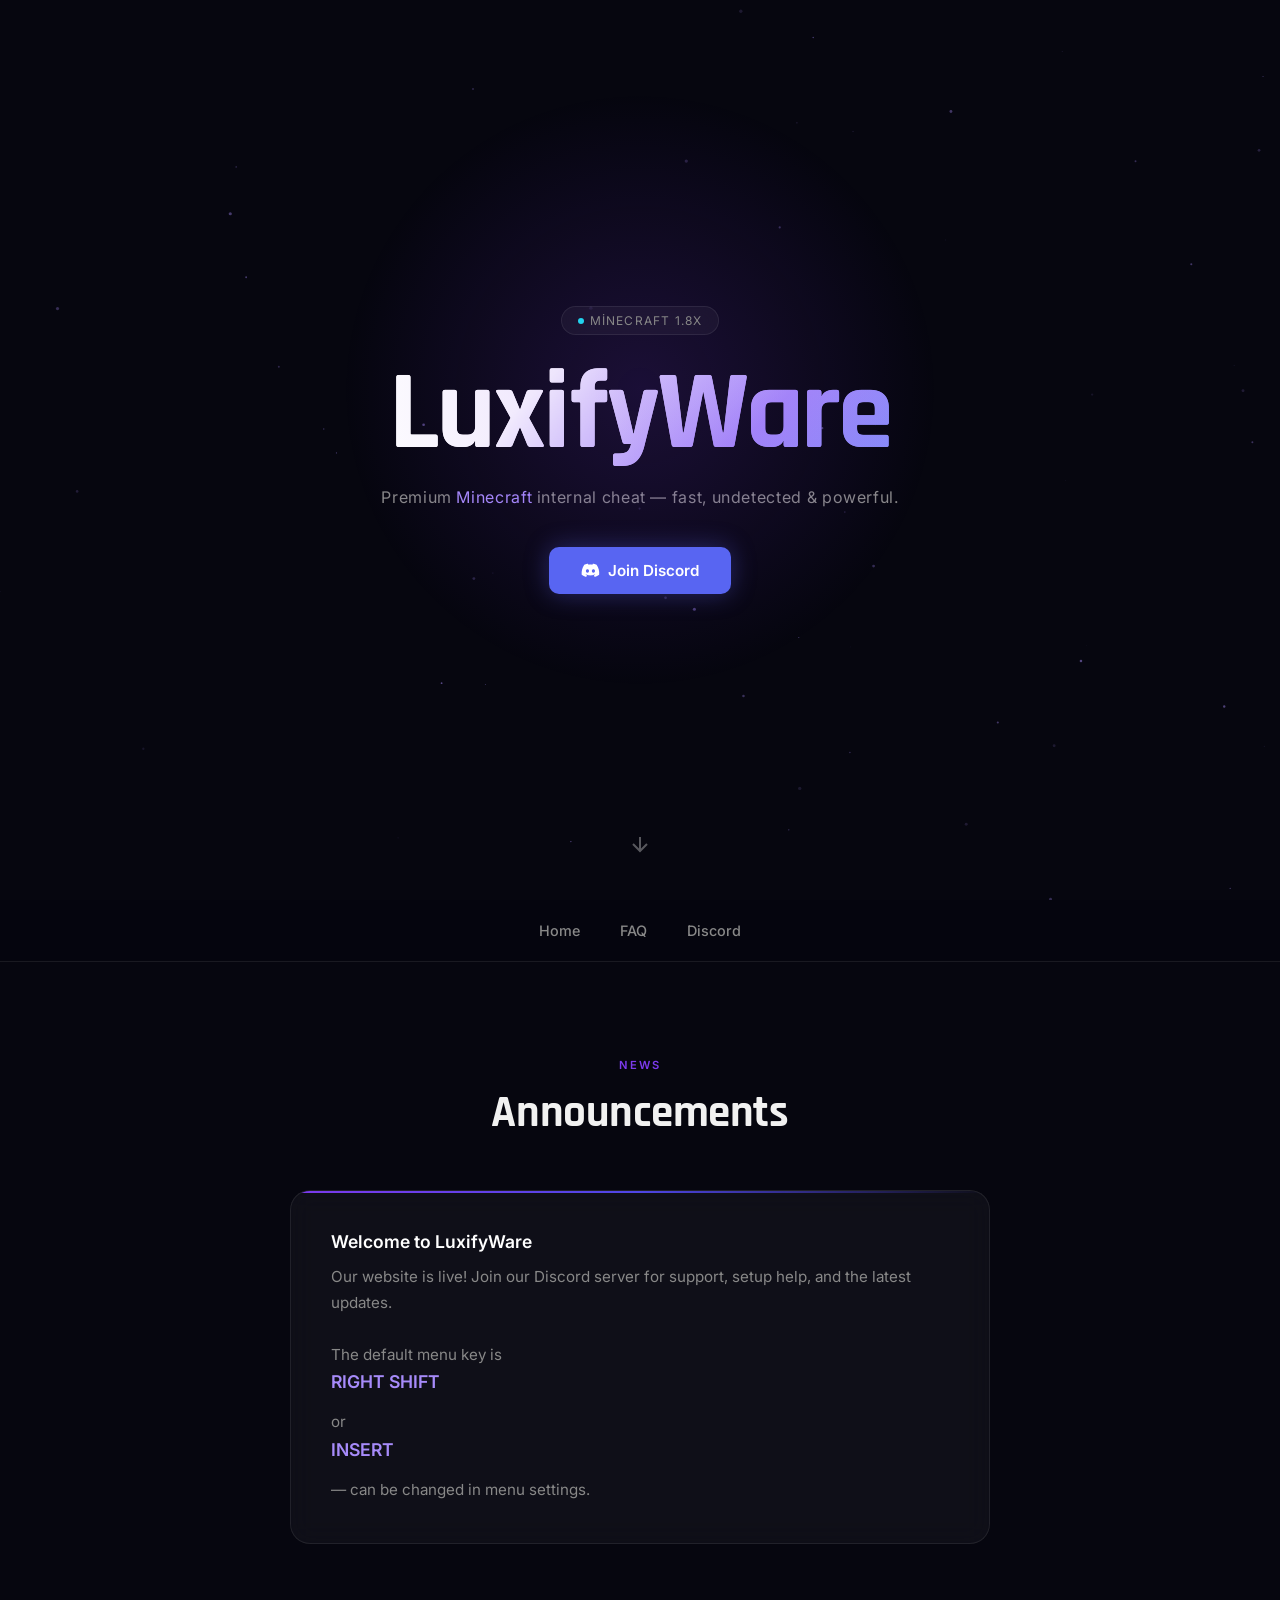
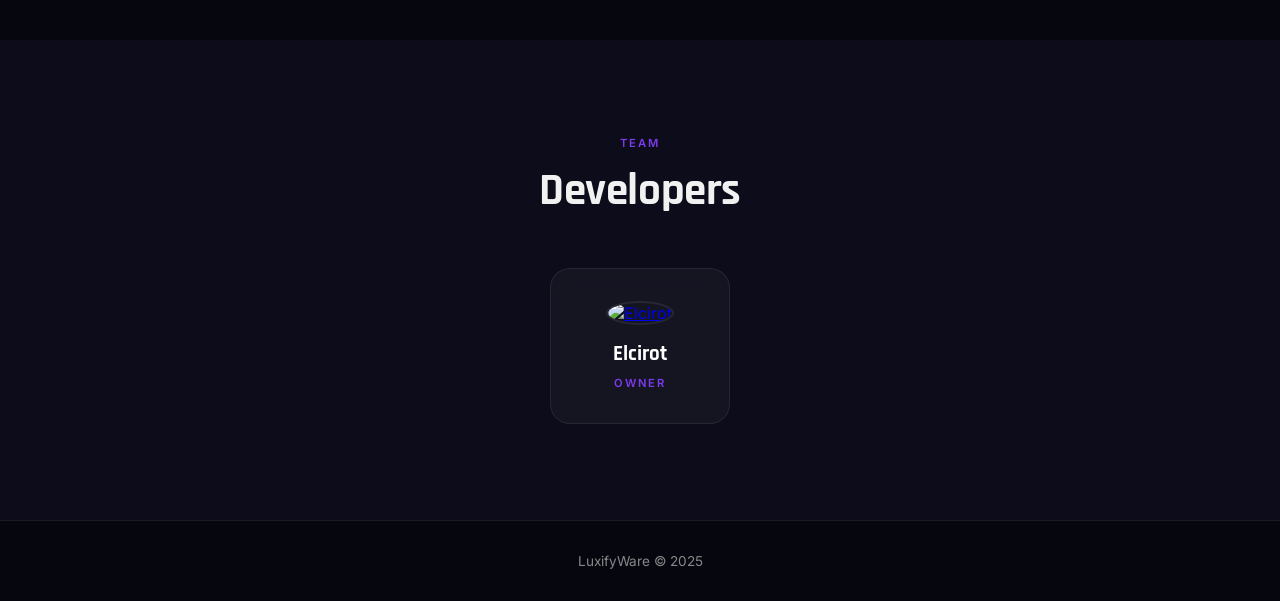
==== index.html @ 8ffef01a "Add files via upload" ====
<!DOCTYPE html>
<html lang="tr">

<head>
  <meta charset="UTF-8" />
  <title>LuxifyWare</title>
  <meta name="viewport" content="width=device-width, initial-scale=1, maximum-scale=1" />

  <!-- OG Tags -->
  <meta name="og:site_name" content="LuxifyWare">
  <meta name="og:type" content="object">
  <meta name="og:title" content="LuxifyWare">
  <meta name="og:description" content="A Minecraft 1.8x Internal Cheat.">
  <meta name="og:url" content="https://luxifyware.github.io">
  <meta name="theme-color" content="#7c3aed">

  <link rel="icon" href="">
  <link rel="shortcut icon" href="">

  <!-- Font Awesome -->
  <link rel="stylesheet" href="https://use.fontawesome.com/releases/v5.15.4/css/all.css">
  <!-- Google Fonts -->
  <link rel="preconnect" href="https://fonts.googleapis.com">
  <link rel="preconnect" href="https://fonts.gstatic.com" crossorigin>
  <link
    href="https://fonts.googleapis.com/css2?family=Rajdhani:wght@400;600;700&family=Inter:wght@300;400;500;600&display=swap"
    rel="stylesheet">
  <!-- Main CSS -->
  <link rel="stylesheet" href="resources/css/main.css">
</head>

<body>

  <!-- LOADER -->
  <div class="loader-container" id="loader">
    <div class="loader">
      <div></div>
      <div></div>
      <div></div>
      <div></div>
    </div>
  </div>

  <!-- PARTICLE CANVAS -->
  <canvas id="particles-canvas"></canvas>

  <!-- SITE -->
  <div class="site" id="site">
    <div class="content">

      <!-- HERO -->
      <header>
        <div class="hero" id="hero">
          <div class="hero-badge"><span></span>Minecraft 1.8x</div>
          <div class="hero-title">
            <a href="/">LuxifyWare</a>
          </div>
          <p class="hero-subtitle">Premium <a href="https://www.minecraft.net/">Minecraft</a> internal cheat — fast,
            undetected &amp; powerful.</p>
          <div class="hero-actions">
            <a href="https://discord.gg/ZgkA7QZBDy" class="btn btn-discord">
              <i class="fab fa-discord"></i> Join Discord
            </a>
          </div>

          <!-- Scroll hint -->
          <div class="scroll-hint">
            <svg viewBox="0 0 24 24">
              <path d="M12 5v14M5 12l7 7 7-7" />
            </svg>
          </div>
        </div>
      </header>

      <!-- NAV -->
      <nav class="navbar" id="Navigation">
        <div class="nav-inner">
          <a href="/">Home</a>
          <a href="/Discord">FAQ</a>
          <a href="/Discord">Discord</a>
        </div>
      </nav>

      <!-- ANNOUNCEMENTS -->
      <section class="section-dark" id="announcements-section">
        <span class="section-label">News</span>
        <h2 class="section-title">Announcements</h2>
        <div class="announcement-card">
          <strong>Welcome to LuxifyWare</strong>
          <p>
            Our website is live! Join our Discord server for support, setup help, and the latest updates.<br><br>
            The default menu key is <strong style="color:#a78bfa;text-transform:none;">RIGHT SHIFT</strong> or <strong
              style="color:#a78bfa;text-transform:none;">INSERT</strong> — can be changed in menu settings.
          </p>
        </div>
      </section>

      <!-- DEVELOPERS -->
      <section class="section-alt">
        <span class="section-label">Team</span>
        <h2 class="section-title">Developers</h2>
        <div class="dev-grid">
          <div class="dev-card">
            <a href="https://www.youtube.com/@elcirot">
              <img alt="Elcirot" title="Elcirot" src="resources/images/developers/Developer.jpg">
            </a>
            <h3><a href="https://www.youtube.com/@elcirot">Elcirot</a></h3>
            <span class="role">Owner</span>
          </div>
        </div>
      </section>

      <!-- FOOTER -->
      <footer>
        <a href="/">LuxifyWare &copy; 2025</a>
      </footer>

    </div>
  </div>

  <!-- SCRIPTS -->
  <script>
    // Hide loader after load
    window.addEventListener('load', () => {
      const loader = document.getElementById('loader');
      loader.style.opacity = '0';
      loader.style.transition = 'opacity 0.5s ease';
      setTimeout(() => loader.style.display = 'none', 500);
    });

    // Minimal particle system
    const canvas = document.getElementById('particles-canvas');
    const ctx = canvas.getContext('2d');
    let particles = [];

    function resize() {
      canvas.width = window.innerWidth;
      canvas.height = window.innerHeight;
    }
    resize();
    window.addEventListener('resize', resize);

    for (let i = 0; i < 60; i++) {
      particles.push({
        x: Math.random() * window.innerWidth,
        y: Math.random() * window.innerHeight,
        r: Math.random() * 1.5 + 0.3,
        dx: (Math.random() - 0.5) * 0.3,
        dy: (Math.random() - 0.5) * 0.3,
        alpha: Math.random() * 0.4 + 0.1,
      });
    }

    function animateParticles() {
      ctx.clearRect(0, 0, canvas.width, canvas.height);
      particles.forEach(p => {
        ctx.beginPath();
        ctx.arc(p.x, p.y, p.r, 0, Math.PI * 2);
        ctx.fillStyle = `rgba(167,139,250,${p.alpha})`;
        ctx.fill();
        p.x += p.dx;
        p.y += p.dy;
        if (p.x < 0 || p.x > canvas.width) p.dx *= -1;
        if (p.y < 0 || p.y > canvas.height) p.dy *= -1;
      });
      requestAnimationFrame(animateParticles);
    }
    animateParticles();
  </script>
</body>

</html>
---- resources/css/main.css ----
@import url('https://fonts.googleapis.com/css2?family=Rajdhani:wght@400;600;700&family=Inter:wght@300;400;500;600&display=swap');

:root {
  --bg: #06060f;
  --bg2: #0c0c1a;
  --glass: rgba(255, 255, 255, 0.04);
  --glass-border: rgba(255, 255, 255, 0.08);
  --accent: #7c3aed;
  --accent2: #4f46e5;
  --accent-glow: rgba(124, 58, 237, 0.4);
  --discord: #5865F2;
  --discord-glow: rgba(88, 101, 242, 0.35);
  --text: #f1f1f1;
  --muted: #888;
}

*,
*::before,
*::after {
  box-sizing: border-box;
  margin: 0;
  padding: 0;
}

html {
  scroll-behavior: smooth;
}

body {
  background: var(--bg);
  color: var(--text);
  font-family: 'Inter', sans-serif;
  -webkit-font-smoothing: antialiased;
  width: 100%;
  overflow-x: hidden;
}

/* ─── SCROLLBAR ─────────────────────────────── */
::-webkit-scrollbar {
  width: 6px;
}

::-webkit-scrollbar-track {
  background: var(--bg2);
}

::-webkit-scrollbar-thumb {
  background: var(--accent);
  border-radius: 99px;
}

/* ─── LOADER ────────────────────────────────── */
.loader-container {
  position: fixed;
  inset: 0;
  z-index: 99999;
  background: var(--bg);
  display: flex;
  align-items: center;
  justify-content: center;
}

.loader {
  position: relative;
  width: 60px;
  height: 60px;
}

.loader div {
  box-sizing: border-box;
  position: absolute;
  width: 100%;
  height: 100%;
  border: 3px solid transparent;
  border-top-color: var(--accent);
  border-radius: 50%;
  animation: spin 1s cubic-bezier(0.55, 0.055, 0.675, 0.19) infinite;
}

.loader div:nth-child(2) {
  width: 70%;
  height: 70%;
  top: 15%;
  left: 15%;
  border-top-color: #4f46e5;
  animation-delay: -0.2s;
}

.loader div:nth-child(3) {
  width: 40%;
  height: 40%;
  top: 30%;
  left: 30%;
  border-top-color: #818cf8;
  animation-delay: -0.4s;
}

.loader div:nth-child(4) {
  display: none;
}

@keyframes spin {
  to {
    transform: rotate(360deg);
  }
}

/* ─── NOISE CANVAS (particle bg) ───────────── */
#particles-canvas {
  position: fixed;
  inset: 0;
  z-index: 0;
  pointer-events: none;
}

/* ─── CONTENT LAYER ─────────────────────────── */
.content {
  position: relative;
  z-index: 1;
}

/* ─── HERO ──────────────────────────────────── */
.hero {
  min-height: 100vh;
  display: flex;
  flex-direction: column;
  align-items: center;
  justify-content: center;
  text-align: center;
  padding: 2rem;
  position: relative;
  overflow: hidden;
}

.hero::before {
  content: '';
  position: absolute;
  width: 600px;
  height: 600px;
  border-radius: 50%;
  background: radial-gradient(circle, rgba(124, 58, 237, 0.18) 0%, transparent 70%);
  top: 50%;
  left: 50%;
  transform: translate(-50%, -60%);
  pointer-events: none;
  animation: pulse-glow 4s ease-in-out infinite;
}

@keyframes pulse-glow {

  0%,
  100% {
    opacity: 0.6;
    transform: translate(-50%, -60%) scale(1);
  }

  50% {
    opacity: 1;
    transform: translate(-50%, -60%) scale(1.15);
  }
}

.hero-badge {
  display: inline-flex;
  align-items: center;
  gap: 6px;
  background: var(--glass);
  border: 1px solid var(--glass-border);
  border-radius: 99px;
  padding: 6px 16px;
  font-size: 0.75rem;
  letter-spacing: 0.1em;
  text-transform: uppercase;
  color: var(--muted);
  margin-bottom: 1.5rem;
  backdrop-filter: blur(10px);
}

.hero-badge span {
  width: 6px;
  height: 6px;
  background: #22d3ee;
  border-radius: 50%;
  display: inline-block;
  animation: blink 1.5s ease-in-out infinite;
}

@keyframes blink {

  0%,
  100% {
    opacity: 1
  }

  50% {
    opacity: 0.2
  }
}

.hero-title {
  font-family: 'Rajdhani', sans-serif;
  font-size: clamp(3.5rem, 9vw, 7rem);
  font-weight: 700;
  line-height: 1;
  letter-spacing: -0.02em;
  background: linear-gradient(135deg, #fff 30%, #a78bfa 70%, #818cf8 100%);
  -webkit-background-clip: text;
  -webkit-text-fill-color: transparent;
  background-clip: text;
  margin-bottom: 1rem;
}

.hero-title a {
  background: linear-gradient(135deg, #fff 30%, #a78bfa 70%, #818cf8 100%);
  -webkit-background-clip: text;
  -webkit-text-fill-color: transparent;
  background-clip: text;
  text-decoration: none;
}

.hero-subtitle {
  font-size: 1rem;
  color: var(--muted);
  margin-bottom: 2.5rem;
  font-weight: 400;
  letter-spacing: 0.04em;
}

.hero-subtitle a {
  color: #a78bfa;
  text-decoration: none;
}

.hero-actions {
  display: flex;
  gap: 1rem;
  flex-wrap: wrap;
  justify-content: center;
}

.btn {
  display: inline-flex;
  align-items: center;
  gap: 8px;
  padding: 14px 32px;
  border-radius: 10px;
  font-size: 0.95rem;
  font-weight: 600;
  text-decoration: none;
  transition: all 0.25s ease;
  position: relative;
  overflow: hidden;
}

.btn::after {
  content: '';
  position: absolute;
  inset: 0;
  background: linear-gradient(135deg, rgba(255, 255, 255, 0.08), transparent);
  opacity: 0;
  transition: opacity 0.25s;
}

.btn:hover::after {
  opacity: 1;
}

.btn-discord {
  background: var(--discord);
  color: #fff;
  box-shadow: 0 0 24px var(--discord-glow);
}

.btn-discord:hover {
  box-shadow: 0 0 40px var(--discord-glow);
  transform: translateY(-2px);
}

.scroll-hint {
  position: absolute;
  bottom: 2.5rem;
  left: 50%;
  transform: translateX(-50%);
  opacity: 0.35;
  animation: bounce 2s ease-in-out infinite;
}

.scroll-hint svg {
  width: 24px;
  height: 24px;
  fill: none;
  stroke: currentColor;
  stroke-width: 2;
}

@keyframes bounce {

  0%,
  100% {
    transform: translateX(-50%) translateY(0);
  }

  50% {
    transform: translateX(-50%) translateY(6px);
  }
}

/* ─── NAV ───────────────────────────────────── */
.navbar {
  position: sticky;
  top: 0;
  z-index: 100;
  backdrop-filter: blur(20px);
  background: rgba(6, 6, 15, 0.85);
  border-bottom: 1px solid var(--glass-border);
}

.nav-inner {
  max-width: 900px;
  margin: 0 auto;
  display: flex;
  align-items: center;
  justify-content: center;
  gap: 0.5rem;
  padding: 1rem 2rem;
}

.nav-inner a {
  color: var(--muted);
  text-decoration: none;
  padding: 6px 16px;
  border-radius: 8px;
  font-size: 0.9rem;
  font-weight: 500;
  transition: all 0.2s;
}

.nav-inner a:hover {
  color: #fff;
  background: var(--glass);
}

/* ─── SECTION ────────────────────────────────── */
section {
  padding: 6rem 2rem;
  display: flex;
  flex-direction: column;
  align-items: center;
}

.section-label {
  font-size: 0.7rem;
  letter-spacing: 0.2em;
  text-transform: uppercase;
  color: var(--accent);
  margin-bottom: 0.75rem;
  font-weight: 600;
}

.section-title {
  font-family: 'Rajdhani', sans-serif;
  font-size: clamp(1.8rem, 4vw, 2.8rem);
  font-weight: 700;
  text-align: center;
  margin-bottom: 3rem;
  letter-spacing: -0.01em;
}

/* ─── ANNOUNCEMENT CARD ─────────────────────── */
.announcement-card {
  max-width: 700px;
  width: 100%;
  background: var(--glass);
  border: 1px solid var(--glass-border);
  border-radius: 20px;
  padding: 2.5rem;
  backdrop-filter: blur(12px);
  position: relative;
  overflow: hidden;
}

.announcement-card::before {
  content: '';
  position: absolute;
  top: 0;
  left: 0;
  right: 0;
  height: 2px;
  background: linear-gradient(90deg, var(--accent), var(--accent2), transparent);
}

.announcement-card strong {
  display: block;
  font-size: 1.1rem;
  font-weight: 600;
  margin-bottom: 0.75rem;
  color: #fff;
  text-transform: none;
}

.announcement-card strong::after {
  display: none;
}

.announcement-card p {
  color: var(--muted);
  line-height: 1.7;
  font-size: 0.95rem;
}

/* ─── SECTION BG ALTERNATION ────────────────── */
.section-dark {
  background: var(--bg);
}

.section-alt {
  background: var(--bg2);
}

/* ─── DEVELOPER CARD ─────────────────────────── */
.dev-grid {
  display: flex;
  gap: 1.5rem;
  flex-wrap: wrap;
  justify-content: center;
}

.dev-card {
  background: var(--glass);
  border: 1px solid var(--glass-border);
  border-radius: 20px;
  padding: 2rem 2.5rem;
  text-align: center;
  backdrop-filter: blur(12px);
  transition: all 0.3s ease;
  min-width: 180px;
}

.dev-card:hover {
  border-color: rgba(124, 58, 237, 0.35);
  box-shadow: 0 0 40px rgba(124, 58, 237, 0.12);
  transform: translateY(-4px);
}

.dev-card img {
  width: 100px;
  height: 100px;
  border-radius: 50%;
  object-fit: cover;
  margin-bottom: 1rem;
  border: 2px solid var(--glass-border);
  transition: all 0.3s;
}

.dev-card:hover img {
  border-color: var(--accent);
  box-shadow: 0 0 20px var(--accent-glow);
}

.dev-card h3 {
  font-family: 'Rajdhani', sans-serif;
  font-size: 1.3rem;
  font-weight: 700;
  margin-bottom: 0.25rem;
  line-height: normal;
}

.dev-card h3 a {
  color: #fff;
  text-decoration: none;
  transition: color 0.2s;
}

.dev-card h3 a:hover {
  color: #a78bfa;
}

.dev-card .role {
  font-size: 0.7rem;
  letter-spacing: 0.15em;
  text-transform: uppercase;
  color: var(--accent);
  font-weight: 600;
}

/* ─── FOOTER ────────────────────────────────── */
footer {
  background: var(--bg);
  border-top: 1px solid var(--glass-border);
  text-align: center;
  padding: 2rem;
  color: var(--muted);
  font-size: 0.85rem;
}

footer a {
  color: var(--muted);
  text-decoration: none;
  transition: color 0.2s;
}

footer a:hover {
  color: #a78bfa;
}

/* ─── UTILITIES ──────────────────────────────── */
.space-250px {
  margin-top: 250px;
}

.space-50px {
  margin-top: 50px;
}

.permanent-loader .site {
  display: none;
}
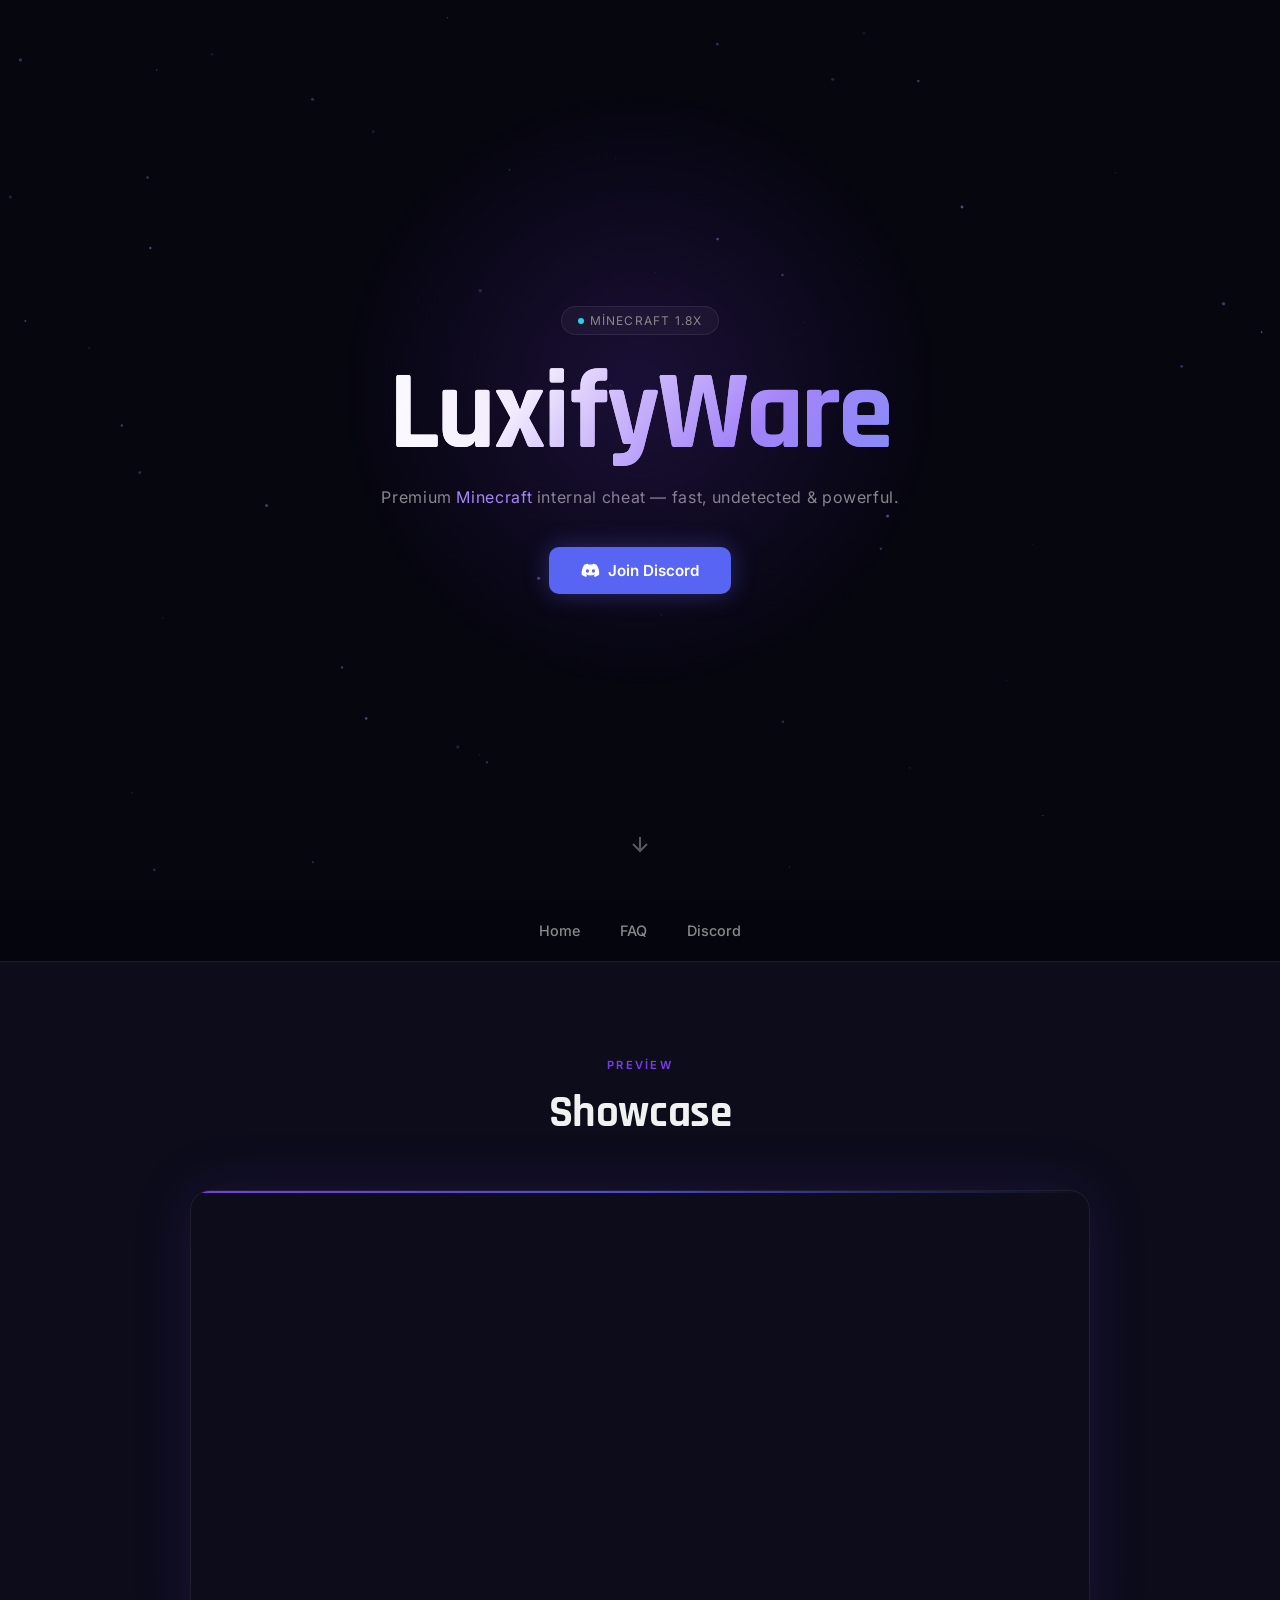
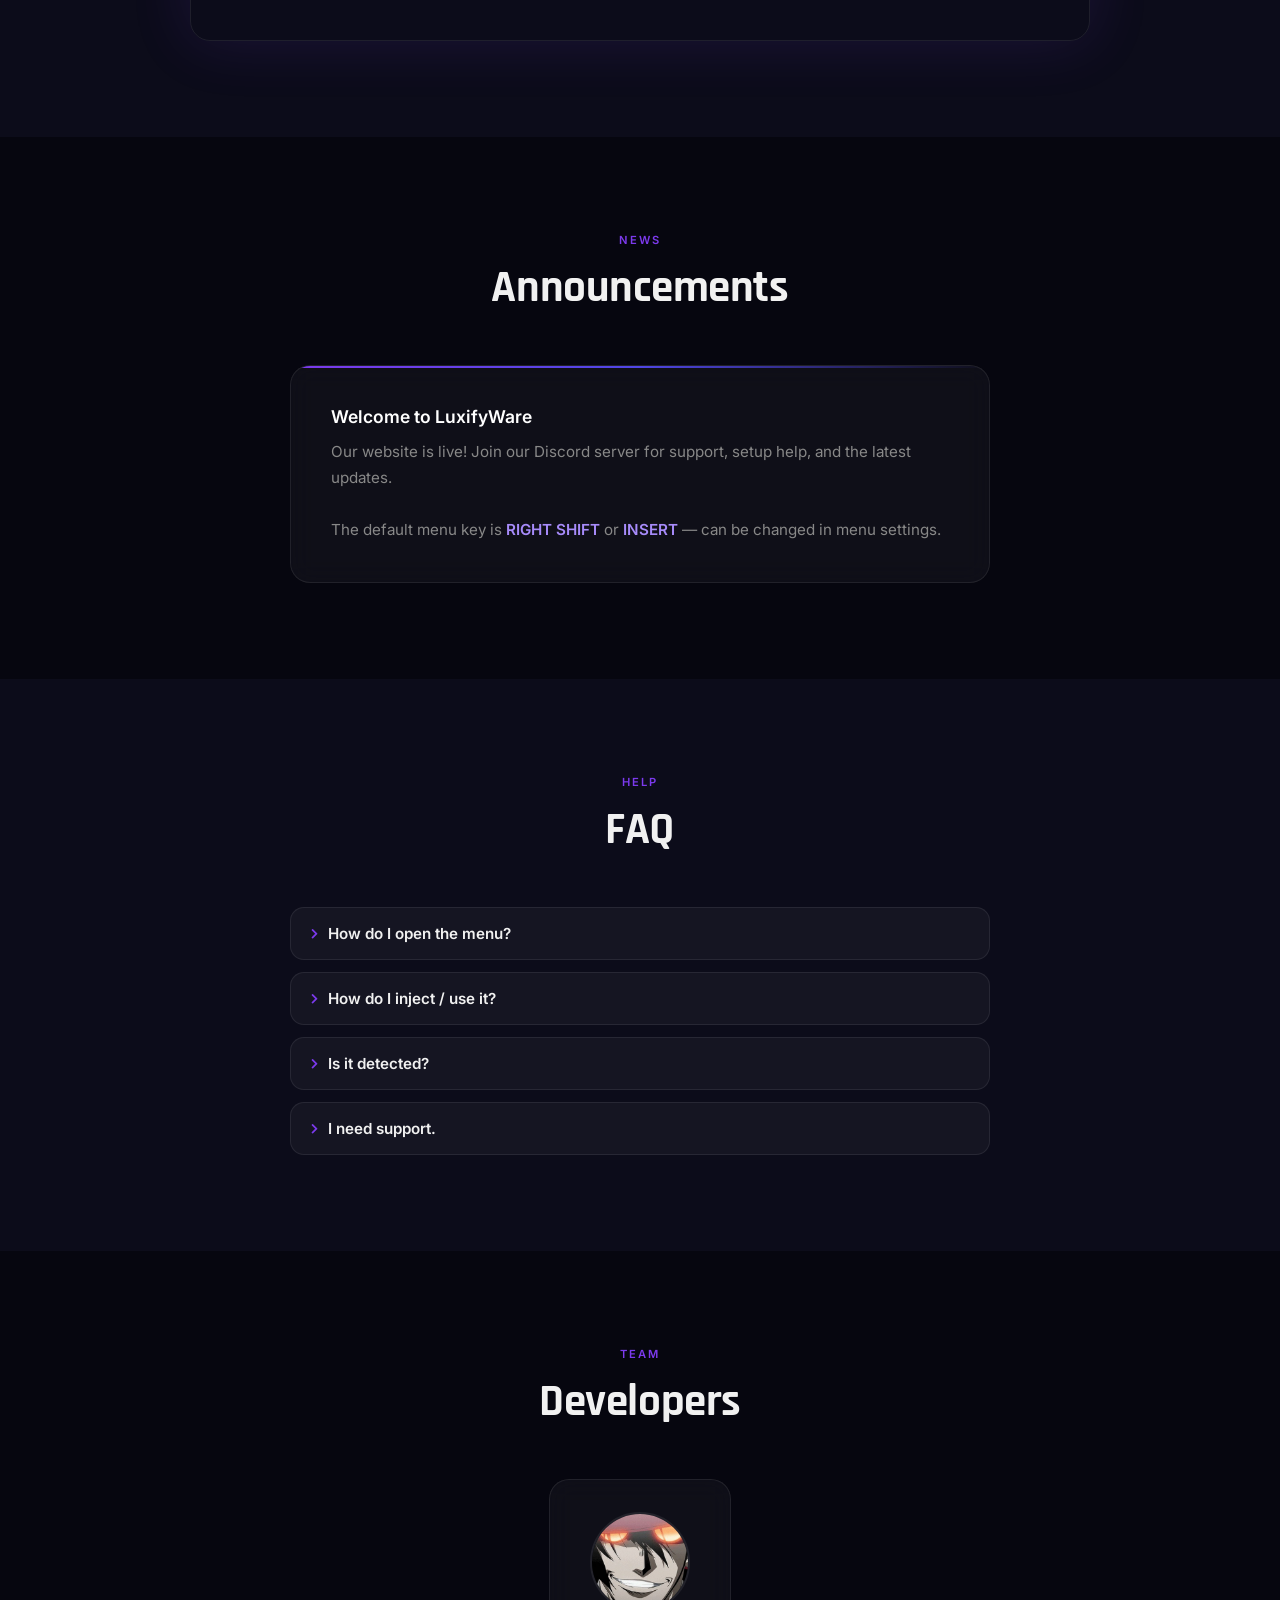
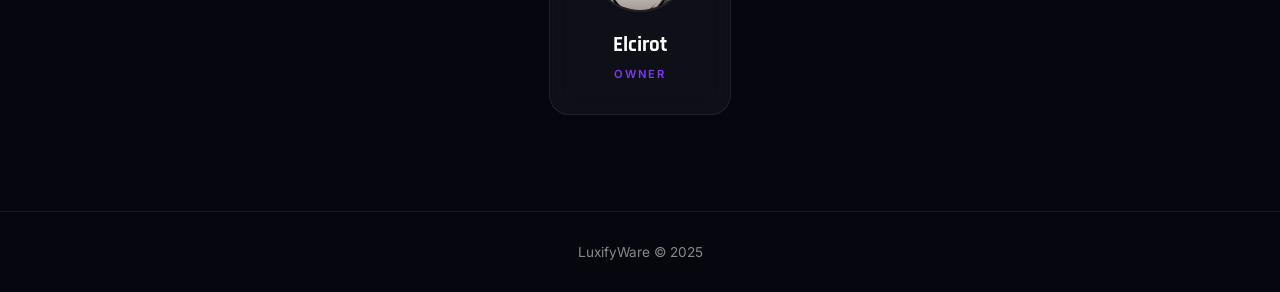
==== commit e07cb9e2: "Add files via upload" ====
--- a/index.html
+++ b/index.html
@@ -65,7 +65,7 @@
 
           <!-- Scroll hint -->
           <div class="scroll-hint">
-            <svg viewBox="0 0 24 24">
+            <svg viewBox="0 0 24 24" fill="none" stroke="currentColor" stroke-width="2">
               <path d="M12 5v14M5 12l7 7 7-7" />
             </svg>
           </div>
@@ -76,10 +76,21 @@
       <nav class="navbar" id="Navigation">
         <div class="nav-inner">
           <a href="/">Home</a>
-          <a href="/Discord">FAQ</a>
-          <a href="/Discord">Discord</a>
+          <a href="#faq">FAQ</a>
+          <a href="https://discord.gg/ZgkA7QZBDy">Discord</a>
         </div>
       </nav>
+
+      <!-- SHOWCASE VIDEO -->
+      <section class="section-alt" id="showcase-section">
+        <span class="section-label">Preview</span>
+        <h2 class="section-title">Showcase</h2>
+        <div class="showcase-wrapper">
+          <video class="showcase-video" autoplay muted loop playsinline>
+            <source src="resources/videos/showcase.mp4" type="video/mp4">
+          </video>
+        </div>
+      </section>
 
       <!-- ANNOUNCEMENTS -->
       <section class="section-dark" id="announcements-section">
@@ -89,20 +100,47 @@
           <strong>Welcome to LuxifyWare</strong>
           <p>
             Our website is live! Join our Discord server for support, setup help, and the latest updates.<br><br>
-            The default menu key is <strong style="color:#a78bfa;text-transform:none;">RIGHT SHIFT</strong> or <strong
-              style="color:#a78bfa;text-transform:none;">INSERT</strong> — can be changed in menu settings.
+            The default menu key is <span class="accent-text">RIGHT SHIFT</span> or <span
+              class="accent-text">INSERT</span> — can be changed in menu settings.
           </p>
         </div>
       </section>
 
+      <!-- FAQ -->
+      <section class="section-alt" id="faq">
+        <span class="section-label">Help</span>
+        <h2 class="section-title">FAQ</h2>
+        <div class="faq-list">
+          <div class="faq-item">
+            <div class="faq-q"><i class="fas fa-chevron-right"></i> How do I open the menu?</div>
+            <div class="faq-a">Press <span class="accent-text">RIGHT SHIFT</span> or <span
+                class="accent-text">INSERT</span> to open the in-game menu.</div>
+          </div>
+          <div class="faq-item">
+            <div class="faq-q"><i class="fas fa-chevron-right"></i> How do I inject / use it?</div>
+            <div class="faq-a">Join our <a href="https://discord.gg/ZgkA7QZBDy">Discord</a> for a detailed guide.</div>
+          </div>
+          <div class="faq-item">
+            <div class="faq-q"><i class="fas fa-chevron-right"></i> Is it detected?</div>
+            <div class="faq-a">LuxifyWare is regularly updated to stay undetected. Check Discord for the latest status.
+            </div>
+          </div>
+          <div class="faq-item">
+            <div class="faq-q"><i class="fas fa-chevron-right"></i> I need support.</div>
+            <div class="faq-a">Open our <a href="https://discord.gg/ZgkA7QZBDy">Discord server</a> and create a support
+              ticket.</div>
+          </div>
+        </div>
+      </section>
+
       <!-- DEVELOPERS -->
-      <section class="section-alt">
+      <section class="section-dark">
         <span class="section-label">Team</span>
         <h2 class="section-title">Developers</h2>
         <div class="dev-grid">
           <div class="dev-card">
             <a href="https://www.youtube.com/@elcirot">
-              <img alt="Elcirot" title="Elcirot" src="resources/images/developers/Developer.jpg">
+              <img alt="Elcirot" title="Elcirot" src="resources/images/developers/Elcirot.jpg">
             </a>
             <h3><a href="https://www.youtube.com/@elcirot">Elcirot</a></h3>
             <span class="role">Owner</span>
@@ -166,6 +204,13 @@
       requestAnimationFrame(animateParticles);
     }
     animateParticles();
+
+    // FAQ accordion toggle
+    document.querySelectorAll('.faq-item').forEach(item => {
+      item.querySelector('.faq-q').addEventListener('click', () => {
+        item.classList.toggle('open');
+      });
+    });
   </script>
 </body>
 
--- a/resources/css/main.css
+++ b/resources/css/main.css
@@ -514,4 +514,97 @@
 
 .permanent-loader .site {
   display: none;
+}
+
+.accent-text {
+  color: #a78bfa;
+  font-weight: 600;
+}
+
+/* ─── SHOWCASE VIDEO ─────────────────────────── */
+.showcase-wrapper {
+  max-width: 900px;
+  width: 100%;
+  border-radius: 20px;
+  overflow: hidden;
+  border: 1px solid var(--glass-border);
+  box-shadow: 0 0 60px rgba(124, 58, 237, 0.15);
+  position: relative;
+}
+
+.showcase-wrapper::before {
+  content: '';
+  position: absolute;
+  top: 0;
+  left: 0;
+  right: 0;
+  height: 2px;
+  background: linear-gradient(90deg, var(--accent), var(--accent2), transparent);
+  z-index: 1;
+}
+
+.showcase-video {
+  width: 100%;
+  display: block;
+  border-radius: 20px;
+}
+
+/* ─── FAQ ────────────────────────────────────── */
+.faq-list {
+  max-width: 700px;
+  width: 100%;
+  display: flex;
+  flex-direction: column;
+  gap: 0.75rem;
+}
+
+.faq-item {
+  background: var(--glass);
+  border: 1px solid var(--glass-border);
+  border-radius: 14px;
+  overflow: hidden;
+  transition: border-color 0.25s;
+}
+
+.faq-item.open {
+  border-color: rgba(124, 58, 237, 0.4);
+}
+
+.faq-q {
+  display: flex;
+  align-items: center;
+  gap: 10px;
+  padding: 1rem 1.25rem;
+  cursor: pointer;
+  font-weight: 600;
+  font-size: 0.95rem;
+  user-select: none;
+  transition: color 0.2s;
+}
+
+.faq-q i {
+  color: var(--accent);
+  font-size: 0.7rem;
+  transition: transform 0.25s;
+}
+
+.faq-item.open .faq-q i {
+  transform: rotate(90deg);
+}
+
+.faq-a {
+  display: none;
+  padding: 0 1.25rem 1rem 1.25rem;
+  color: var(--muted);
+  font-size: 0.9rem;
+  line-height: 1.6;
+}
+
+.faq-a a {
+  color: #a78bfa;
+  text-decoration: none;
+}
+
+.faq-item.open .faq-a {
+  display: block;
 }
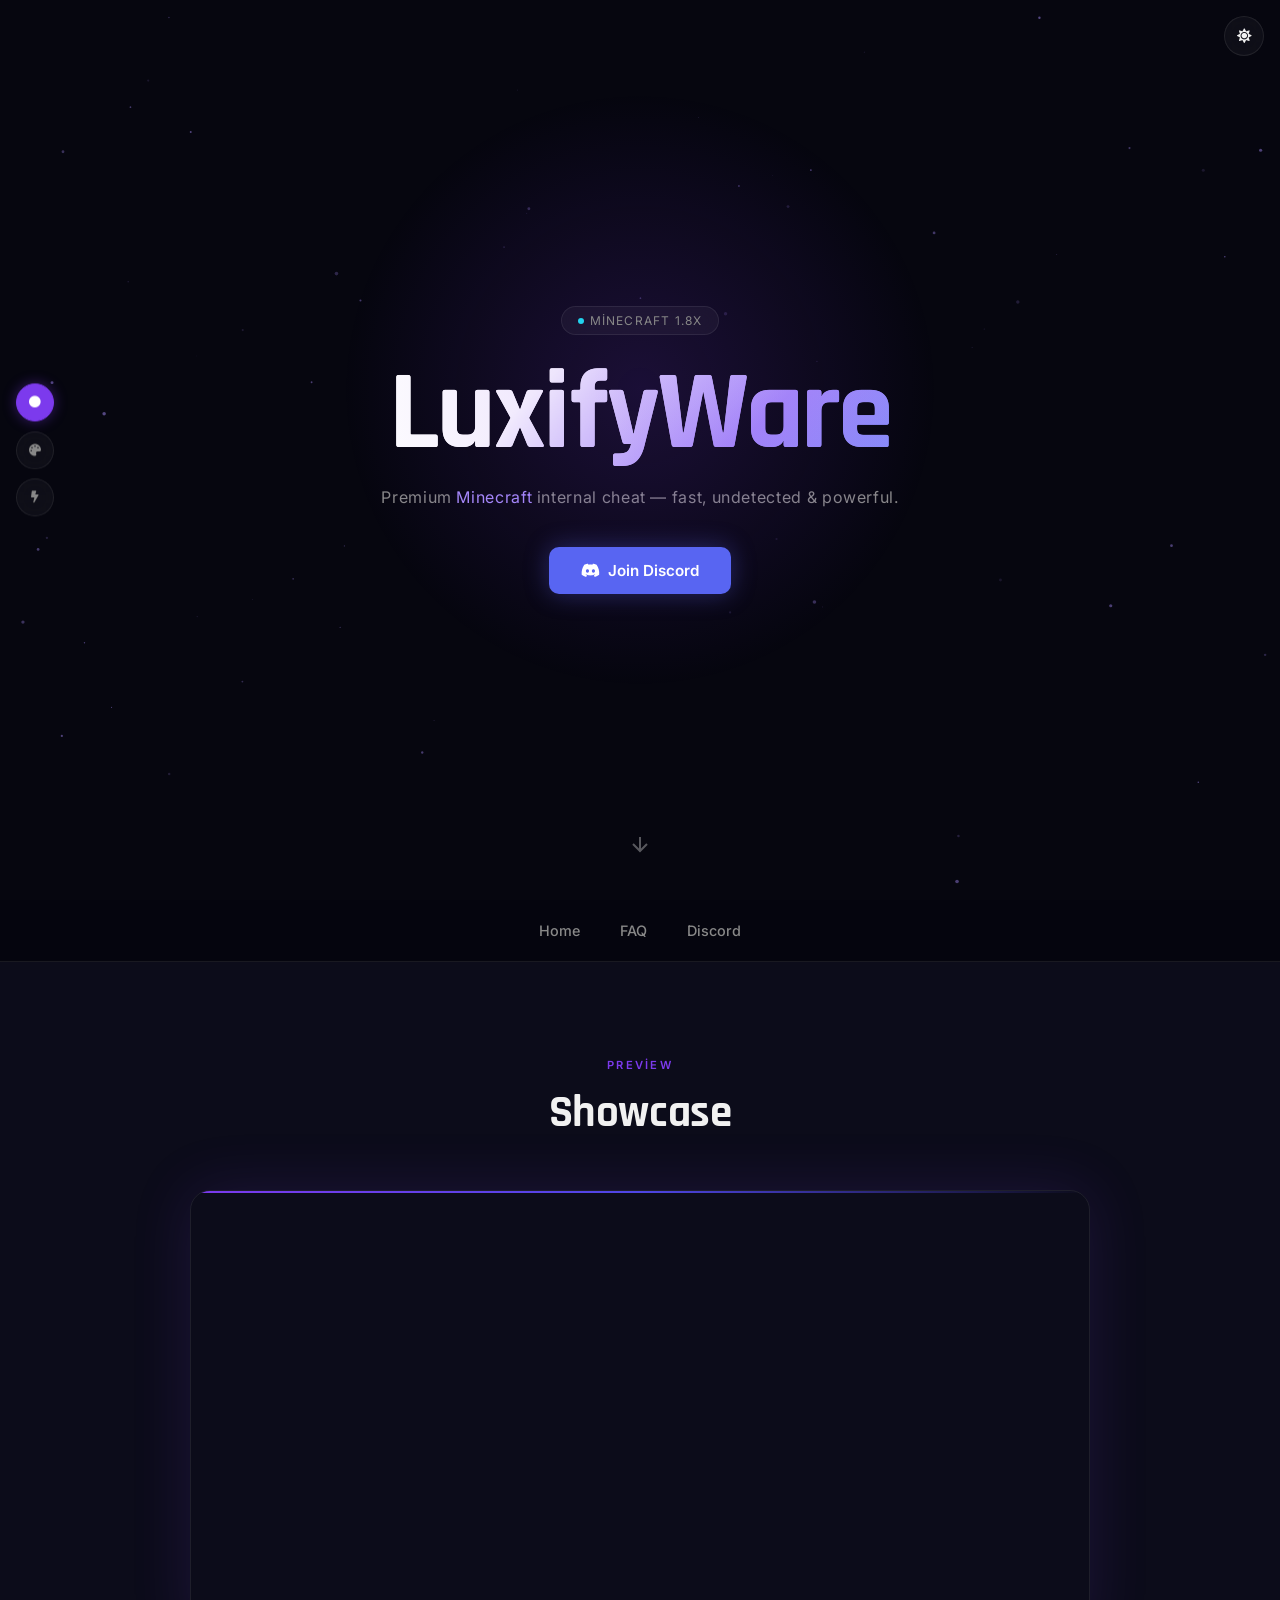
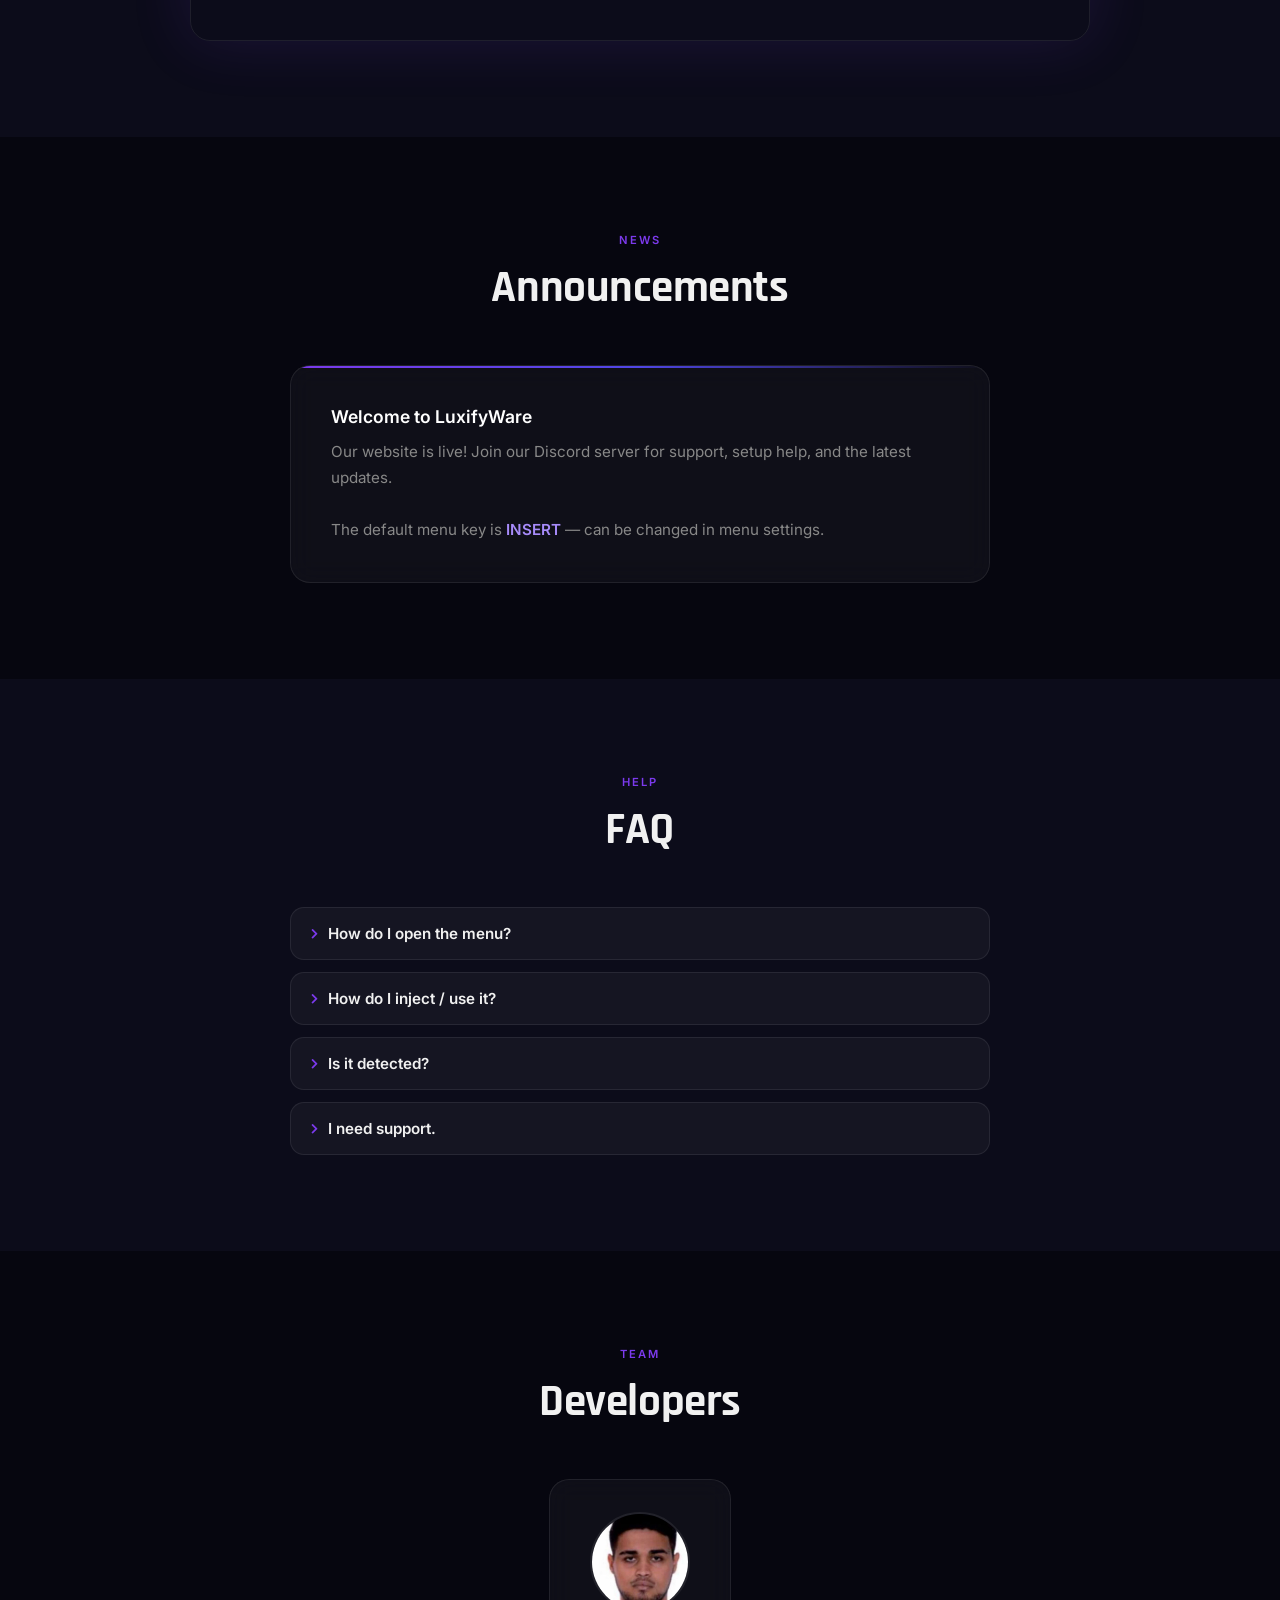
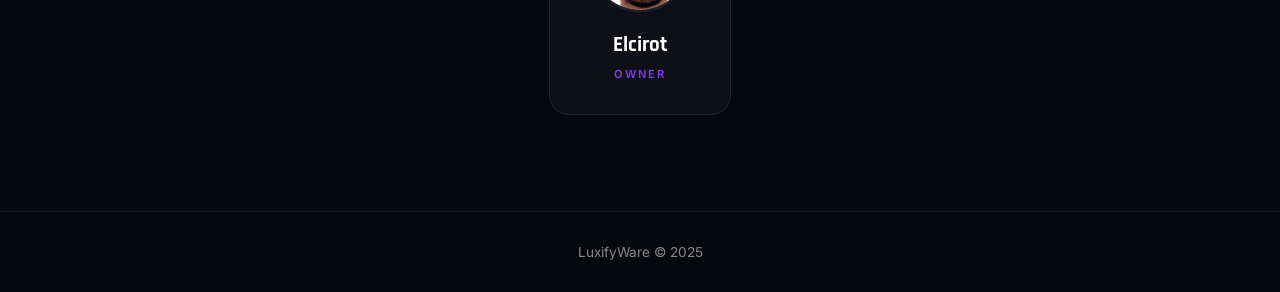
==== commit abf2c3ba: "Add files via upload" ====
--- a/index.html
+++ b/index.html
@@ -1,21 +1,36 @@
 <!DOCTYPE html>
-<html lang="tr">
+<html lang="tr" data-theme="dark">
 
 <head>
   <meta charset="UTF-8" />
-  <title>LuxifyWare</title>
+  <title>LuxifyWare — Minecraft 1.8x Internal Cheat</title>
   <meta name="viewport" content="width=device-width, initial-scale=1, maximum-scale=1" />
 
+  <!-- SEO -->
+  <meta name="description"
+    content="LuxifyWare — Minecraft 1.8x İç Hile. Son oyuncu hile, bedwars hile, pvp hile, Minecraft cheat, internal cheat.">
+  <meta name="keywords"
+    content="minecraft hile, minecraft cheat, son oyuncu hile, bedwars hile, pvp hile, internal cheat, minecraft 1.8, luxifyware, reach, killaura, aimassist">
+  <meta name="robots" content="index, follow">
+
   <!-- OG Tags -->
-  <meta name="og:site_name" content="LuxifyWare">
-  <meta name="og:type" content="object">
-  <meta name="og:title" content="LuxifyWare">
-  <meta name="og:description" content="A Minecraft 1.8x Internal Cheat.">
-  <meta name="og:url" content="https://luxifyware.github.io">
+  <meta property="og:site_name" content="LuxifyWare">
+  <meta property="og:type" content="website">
+  <meta property="og:title" content="LuxifyWare — Minecraft 1.8x Internal Cheat">
+  <meta property="og:description" content="Premium Minecraft 1.8x internal cheat. Fast, undetected & powerful.">
+  <meta property="og:url" content="https://luxifyware.github.io">
+  <meta property="og:image" content="https://luxifyware.github.io/resources/images/favicon.png">
   <meta name="theme-color" content="#7c3aed">
 
-  <link rel="icon" href="">
-  <link rel="shortcut icon" href="">
+  <!-- Twitter Card -->
+  <meta name="twitter:card" content="summary">
+  <meta name="twitter:title" content="LuxifyWare">
+  <meta name="twitter:description" content="Premium Minecraft 1.8x internal cheat.">
+
+  <!-- Favicon -->
+  <link rel="icon" type="image/png" href="resources/images/favicon.png">
+  <link rel="shortcut icon" href="resources/images/favicon.png">
+  <link rel="apple-touch-icon" href="resources/images/favicon.png">
 
   <!-- Font Awesome -->
   <link rel="stylesheet" href="https://use.fontawesome.com/releases/v5.15.4/css/all.css">
@@ -44,6 +59,24 @@
   <!-- PARTICLE CANVAS -->
   <canvas id="particles-canvas"></canvas>
 
+  <!-- THEME TOGGLE (top right) -->
+  <button class="theme-toggle" id="theme-toggle" title="Toggle theme">
+    <i class="fas fa-sun" id="theme-icon"></i>
+  </button>
+
+  <!-- TITLE MODE BUTTONS (left side) -->
+  <div class="mode-buttons" id="mode-buttons">
+    <button class="mode-btn active" data-mode="0" title="Standard">
+      <i class="fas fa-circle"></i>
+    </button>
+    <button class="mode-btn" data-mode="1" title="RGB Rainbow">
+      <i class="fas fa-palette"></i>
+    </button>
+    <button class="mode-btn" data-mode="2" title="Glitch">
+      <i class="fas fa-bolt"></i>
+    </button>
+  </div>
+
   <!-- SITE -->
   <div class="site" id="site">
     <div class="content">
@@ -52,8 +85,8 @@
       <header>
         <div class="hero" id="hero">
           <div class="hero-badge"><span></span>Minecraft 1.8x</div>
-          <div class="hero-title">
-            <a href="/">LuxifyWare</a>
+          <div class="hero-title" id="hero-title">
+            <a href="/" id="title-text">LuxifyWare</a>
           </div>
           <p class="hero-subtitle">Premium <a href="https://www.minecraft.net/">Minecraft</a> internal cheat — fast,
             undetected &amp; powerful.</p>
@@ -62,7 +95,6 @@
               <i class="fab fa-discord"></i> Join Discord
             </a>
           </div>
-
           <!-- Scroll hint -->
           <div class="scroll-hint">
             <svg viewBox="0 0 24 24" fill="none" stroke="currentColor" stroke-width="2">
@@ -100,8 +132,7 @@
           <strong>Welcome to LuxifyWare</strong>
           <p>
             Our website is live! Join our Discord server for support, setup help, and the latest updates.<br><br>
-            The default menu key is <span class="accent-text">RIGHT SHIFT</span> or <span
-              class="accent-text">INSERT</span> — can be changed in menu settings.
+            The default menu key is <span class="accent-text">INSERT</span> — can be changed in menu settings.
           </p>
         </div>
       </section>
@@ -113,12 +144,12 @@
         <div class="faq-list">
           <div class="faq-item">
             <div class="faq-q"><i class="fas fa-chevron-right"></i> How do I open the menu?</div>
-            <div class="faq-a">Press <span class="accent-text">RIGHT SHIFT</span> or <span
-                class="accent-text">INSERT</span> to open the in-game menu.</div>
+            <div class="faq-a">Press <span class="accent-text">INSERT</span> to open the in-game menu.</div>
           </div>
           <div class="faq-item">
             <div class="faq-q"><i class="fas fa-chevron-right"></i> How do I inject / use it?</div>
-            <div class="faq-a">Join our <a href="https://discord.gg/ZgkA7QZBDy">Discord</a> for a detailed guide.</div>
+            <div class="faq-a">Join our <a href="https://discord.gg/ZgkA7QZBDy">Discord</a> for a detailed setup guide.
+            </div>
           </div>
           <div class="faq-item">
             <div class="faq-q"><i class="fas fa-chevron-right"></i> Is it detected?</div>
@@ -158,7 +189,7 @@
 
   <!-- SCRIPTS -->
   <script>
-    // Hide loader after load
+    // ── LOADER ──────────────────────────────────────────
     window.addEventListener('load', () => {
       const loader = document.getElementById('loader');
       loader.style.opacity = '0';
@@ -166,10 +197,10 @@
       setTimeout(() => loader.style.display = 'none', 500);
     });
 
-    // Minimal particle system
+    // ── PARTICLES ────────────────────────────────────────
     const canvas = document.getElementById('particles-canvas');
     const ctx = canvas.getContext('2d');
-    let particles = [];
+    const particles = [];
 
     function resize() {
       canvas.width = window.innerWidth;
@@ -178,11 +209,11 @@
     resize();
     window.addEventListener('resize', resize);
 
-    for (let i = 0; i < 60; i++) {
+    for (let i = 0; i < 65; i++) {
       particles.push({
         x: Math.random() * window.innerWidth,
         y: Math.random() * window.innerHeight,
-        r: Math.random() * 1.5 + 0.3,
+        r: Math.random() * 1.6 + 0.3,
         dx: (Math.random() - 0.5) * 0.3,
         dy: (Math.random() - 0.5) * 0.3,
         alpha: Math.random() * 0.4 + 0.1,
@@ -205,12 +236,56 @@
     }
     animateParticles();
 
-    // FAQ accordion toggle
+    // ── FAQ ACCORDION ────────────────────────────────────
     document.querySelectorAll('.faq-item').forEach(item => {
       item.querySelector('.faq-q').addEventListener('click', () => {
         item.classList.toggle('open');
       });
     });
+
+    // ── THEME TOGGLE ─────────────────────────────────────
+    const html = document.documentElement;
+    const themeBtn = document.getElementById('theme-toggle');
+    const themeIcon = document.getElementById('theme-icon');
+
+    themeBtn.addEventListener('click', () => {
+      const isDark = html.getAttribute('data-theme') === 'dark';
+      html.setAttribute('data-theme', isDark ? 'light' : 'dark');
+      themeIcon.className = isDark ? 'fas fa-moon' : 'fas fa-sun';
+    });
+
+    // ── TITLE MODE BUTTONS ───────────────────────────────
+    const titleEl = document.getElementById('title-text');
+    const modeButtons = document.querySelectorAll('.mode-btn');
+    let currentMode = 0;
+
+    function applyMode(mode) {
+      titleEl.className = '';
+      titleEl.style = '';
+      if (mode === 0) {
+        // Standard: gradient
+        titleEl.classList.add('title-standard');
+      } else if (mode === 1) {
+        // RGB rainbow
+        titleEl.classList.add('title-rgb');
+      } else if (mode === 2) {
+        // Glitch
+        titleEl.classList.add('title-glitch');
+        titleEl.setAttribute('data-text', 'LuxifyWare');
+      }
+    }
+
+    modeButtons.forEach(btn => {
+      btn.addEventListener('click', () => {
+        modeButtons.forEach(b => b.classList.remove('active'));
+        btn.classList.add('active');
+        currentMode = parseInt(btn.dataset.mode);
+        applyMode(currentMode);
+      });
+    });
+
+    // Initialize with standard mode
+    applyMode(0);
   </script>
 </body>
 
--- a/resources/css/main.css
+++ b/resources/css/main.css
@@ -607,4 +607,213 @@
 
 .faq-item.open .faq-a {
   display: block;
+}
+
+/* ─── LIGHT THEME ────────────────────────────── */
+[data-theme="light"] {
+  --bg: #f4f4fb;
+  --bg2: #eaeaf5;
+  --glass: rgba(0, 0, 0, 0.04);
+  --glass-border: rgba(0, 0, 0, 0.1);
+  --text: #111118;
+  --muted: #555;
+  --accent: #6d28d9;
+  --accent2: #4338ca;
+}
+
+[data-theme="light"] body {
+  background: var(--bg);
+  color: var(--text);
+}
+
+[data-theme="light"] .navbar {
+  background: rgba(244, 244, 251, 0.9);
+  border-bottom-color: var(--glass-border);
+}
+
+[data-theme="light"] .nav-inner a:hover {
+  color: var(--accent);
+  background: rgba(109, 40, 217, 0.08);
+}
+
+[data-theme="light"] .announcement-card strong {
+  color: #111;
+}
+
+[data-theme="light"] .dev-card h3 a {
+  color: #111;
+}
+
+[data-theme="light"] footer {
+  background: var(--bg);
+  border-top-color: var(--glass-border);
+}
+
+[data-theme="light"] .loader-container {
+  background: var(--bg);
+}
+
+[data-theme="light"] .hero::before {
+  background: radial-gradient(circle, rgba(109, 40, 217, 0.1) 0%, transparent 70%);
+}
+
+[data-theme="light"] .hero-title a,
+[data-theme="light"] .title-standard {
+  background: linear-gradient(135deg, #3b0764 30%, #7c3aed 70%, #4f46e5 100%);
+  -webkit-background-clip: text;
+  -webkit-text-fill-color: transparent;
+  background-clip: text;
+}
+
+/* ─── THEME TOGGLE BUTTON ───────────────────── */
+.theme-toggle {
+  position: fixed;
+  top: 1rem;
+  right: 1rem;
+  z-index: 200;
+  background: var(--glass);
+  border: 1px solid var(--glass-border);
+  color: var(--text);
+  width: 40px;
+  height: 40px;
+  border-radius: 50%;
+  cursor: pointer;
+  display: flex;
+  align-items: center;
+  justify-content: center;
+  font-size: 0.9rem;
+  backdrop-filter: blur(12px);
+  transition: all 0.25s;
+}
+
+.theme-toggle:hover {
+  border-color: var(--accent);
+  color: var(--accent);
+  box-shadow: 0 0 12px var(--accent-glow);
+}
+
+/* ─── MODE BUTTONS (left side) ──────────────── */
+.mode-buttons {
+  position: fixed;
+  left: 1rem;
+  top: 50%;
+  transform: translateY(-50%);
+  z-index: 200;
+  display: flex;
+  flex-direction: column;
+  gap: 0.6rem;
+}
+
+.mode-btn {
+  width: 38px;
+  height: 38px;
+  border-radius: 50%;
+  border: 1px solid var(--glass-border);
+  background: var(--glass);
+  color: var(--muted);
+  cursor: pointer;
+  display: flex;
+  align-items: center;
+  justify-content: center;
+  font-size: 0.75rem;
+  backdrop-filter: blur(12px);
+  transition: all 0.25s;
+}
+
+.mode-btn:hover {
+  border-color: var(--accent);
+  color: var(--accent);
+}
+
+.mode-btn.active {
+  border-color: var(--accent);
+  background: var(--accent);
+  color: #fff;
+  box-shadow: 0 0 14px var(--accent-glow);
+}
+
+/* ─── TITLE ANIMATION MODES ──────────────────── */
+
+/* Mode 0: Standard gradient (default) */
+.title-standard {
+  background: linear-gradient(135deg, #fff 30%, #a78bfa 70%, #818cf8 100%);
+  -webkit-background-clip: text;
+  -webkit-text-fill-color: transparent;
+  background-clip: text;
+  text-decoration: none;
+}
+
+/* Mode 1: RGB Rainbow */
+.title-rgb {
+  background: linear-gradient(
+    90deg,
+    #ff0000, #ff7700, #ffff00, #00ff00,
+    #0099ff, #aa00ff, #ff0000
+  );
+  background-size: 200% auto;
+  -webkit-background-clip: text;
+  -webkit-text-fill-color: transparent;
+  background-clip: text;
+  text-decoration: none;
+  animation: rgb-shift 2.5s linear infinite;
+}
+
+@keyframes rgb-shift {
+  0%   { background-position: 0% center; }
+  100% { background-position: 200% center; }
+}
+
+/* Mode 2: Glitch */
+.title-glitch {
+  -webkit-text-fill-color: #fff;
+  text-decoration: none;
+  position: relative;
+  animation: glitch-main 3s infinite;
+}
+
+.title-glitch::before,
+.title-glitch::after {
+  content: attr(data-text);
+  position: absolute;
+  top: 0;
+  left: 0;
+  width: 100%;
+  height: 100%;
+  font-family: 'Rajdhani', sans-serif;
+  font-weight: 700;
+  font-size: inherit;
+  letter-spacing: inherit;
+}
+
+.title-glitch::before {
+  color: #ff00ff;
+  animation: glitch-1 3s infinite;
+  clip-path: polygon(0 0, 100% 0, 100% 35%, 0 35%);
+}
+
+.title-glitch::after {
+  color: #00ffff;
+  animation: glitch-2 3s infinite;
+  clip-path: polygon(0 65%, 100% 65%, 100% 100%, 0 100%);
+}
+
+@keyframes glitch-main {
+  0%, 90%, 100% { transform: translate(0); }
+  92%           { transform: translate(-3px, 1px); }
+  94%           { transform: translate(3px, -1px); }
+  96%           { transform: translate(-2px, 0); }
+}
+
+@keyframes glitch-1 {
+  0%, 90%, 100% { transform: translate(0); opacity: 0; }
+  92%           { transform: translate(-4px, 0); opacity: 0.85; }
+  94%           { transform: translate(4px, 0); opacity: 0.85; }
+  96%           { transform: translate(0); opacity: 0; }
+}
+
+@keyframes glitch-2 {
+  0%, 90%, 100% { transform: translate(0); opacity: 0; }
+  92%           { transform: translate(4px, 0); opacity: 0.85; }
+  94%           { transform: translate(-4px, 0); opacity: 0.85; }
+  96%           { transform: translate(0); opacity: 0; }
 }
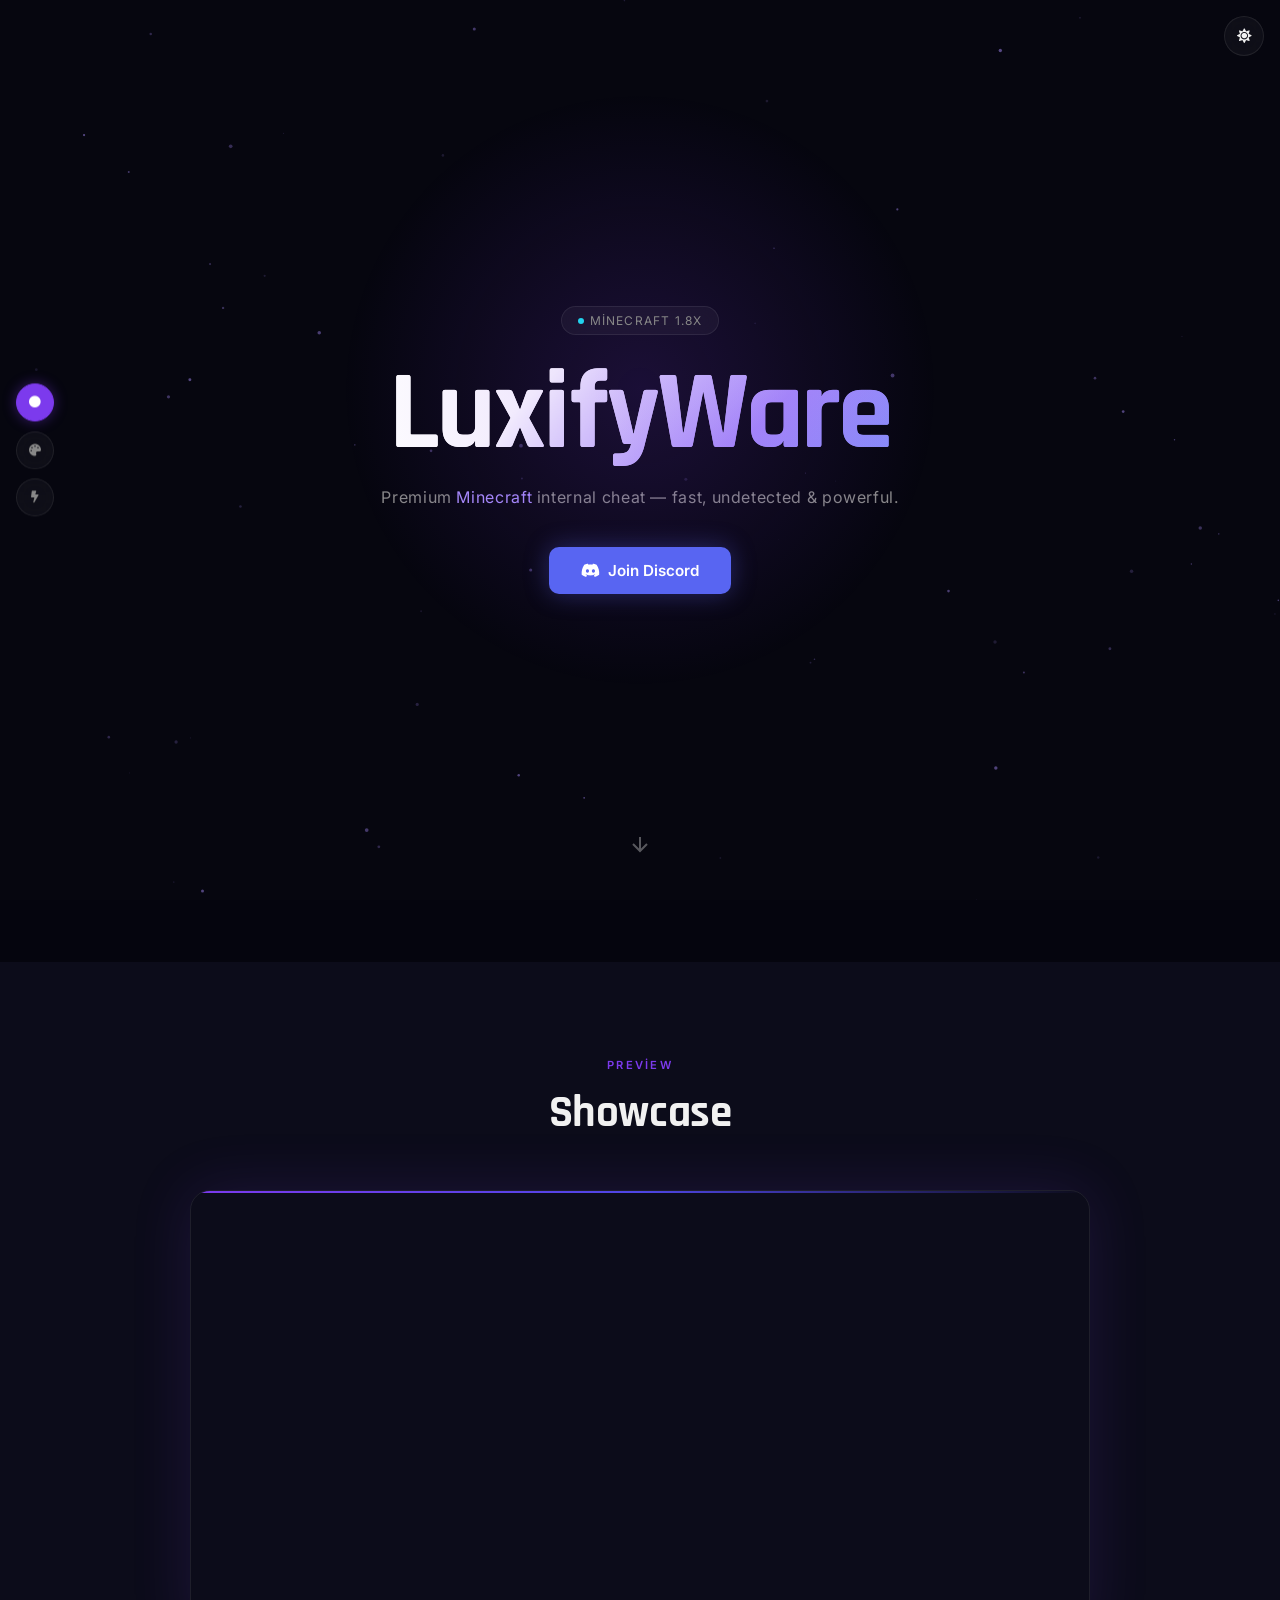
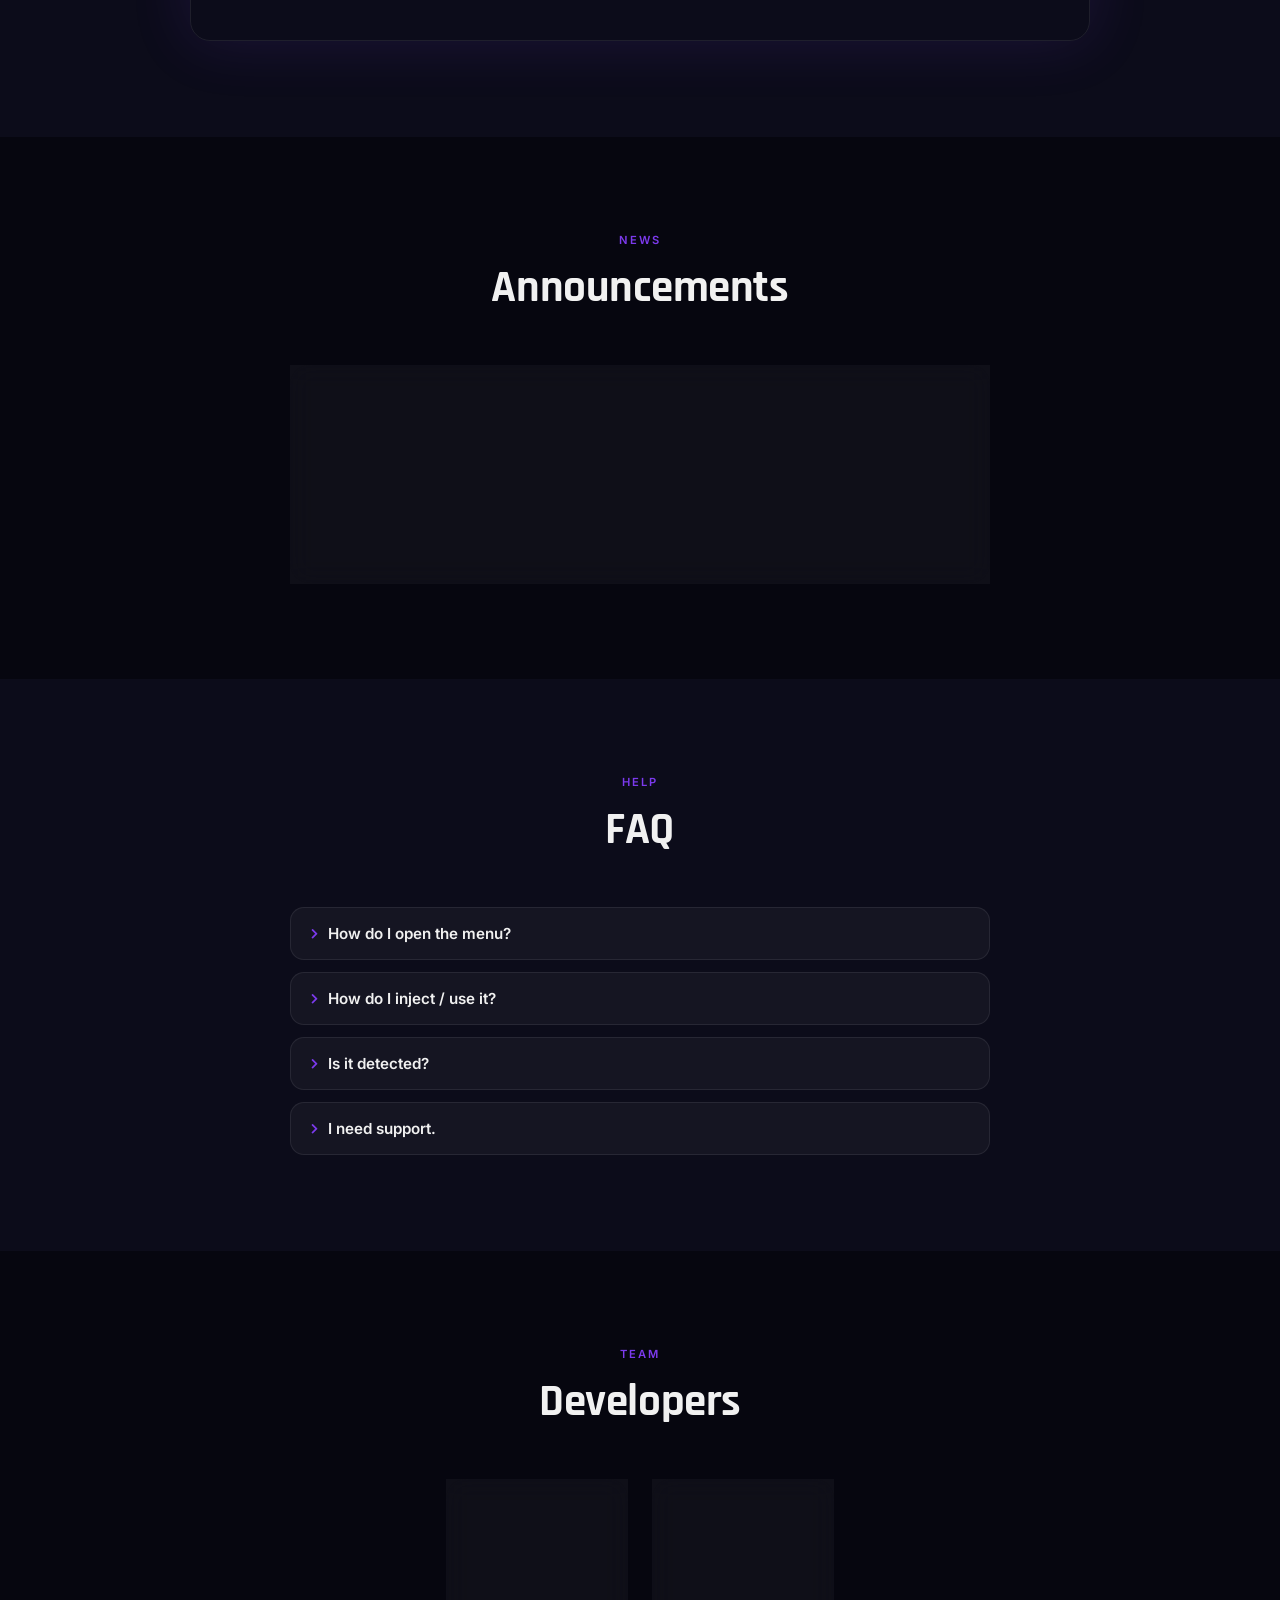
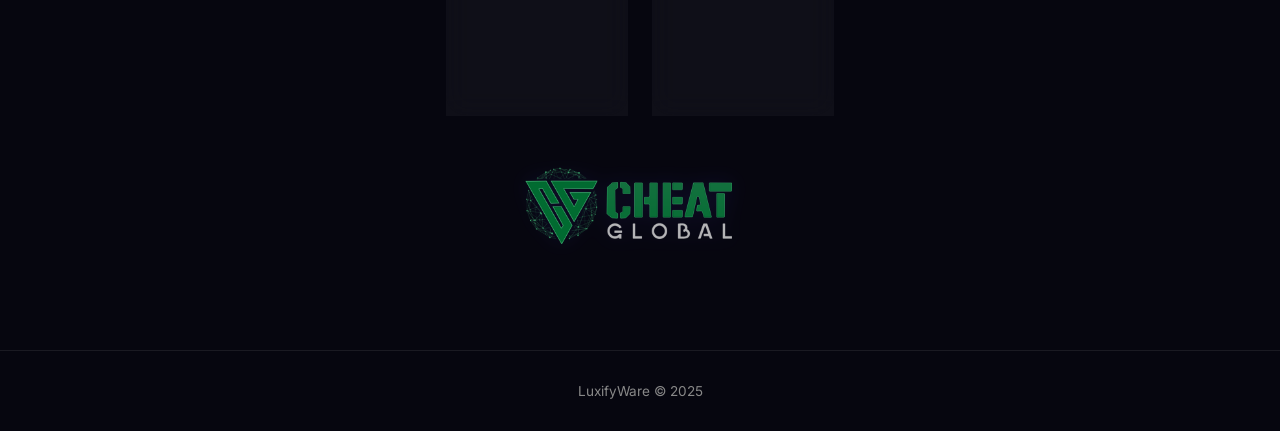
==== commit 3897d9f0: "Add files via upload" ====
--- a/index.html
+++ b/index.html
@@ -3,7 +3,7 @@
 
 <head>
   <meta charset="UTF-8" />
-  <title>LuxifyWare — Minecraft 1.8x Internal Cheat</title>
+  <title>luxifyware x1.8 INTERNAL</title>
   <meta name="viewport" content="width=device-width, initial-scale=1, maximum-scale=1" />
 
   <!-- SEO -->
@@ -176,6 +176,18 @@
             <h3><a href="https://www.youtube.com/@elcirot">Elcirot</a></h3>
             <span class="role">Owner</span>
           </div>
+          <div class="dev-card">
+            <a href="https://guns.lol/noavaxd" target="_blank">
+              <img alt="Noava" title="Noava" src="resources/images/developers/Noava.jpg">
+            </a>
+            <h3><a href="https://guns.lol/noavaxd" target="_blank">Noava</a></h3>
+            <span class="role">Owner</span>
+          </div>
+        </div>
+        <div class="dev-signature">
+          <a href="https://cheatglobal.com" target="_blank">
+            <img src="resources/images/developers/brand_logo.png.png" alt="CheatGlobal Signature">
+          </a>
         </div>
       </section>
 
@@ -225,7 +237,7 @@
       particles.forEach(p => {
         ctx.beginPath();
         ctx.arc(p.x, p.y, p.r, 0, Math.PI * 2);
-        ctx.fillStyle = `rgba(167,139,250,${p.alpha})`;
+        ctx.fillStyle = `${p.colorBase || 'rgba(167,139,250,'}${p.alpha})`;
         ctx.fill();
         p.x += p.dx;
         p.y += p.dy;
@@ -260,19 +272,27 @@
     let currentMode = 0;
 
     function applyMode(mode) {
+      document.documentElement.setAttribute('data-site-mode', mode);
       titleEl.className = '';
       titleEl.style = '';
+
       if (mode === 0) {
-        // Standard: gradient
         titleEl.classList.add('title-standard');
+        updateParticleColor('rgba(167,139,250,');
       } else if (mode === 1) {
-        // RGB rainbow
         titleEl.classList.add('title-rgb');
+        updateParticleColor('rgba(255,255,255,'); // Multi-color via CSS filter
       } else if (mode === 2) {
-        // Glitch
         titleEl.classList.add('title-glitch');
-        titleEl.setAttribute('data-text', 'LuxifyWare');
+        titleEl.setAttribute('data-text', 'luxifyware x1.8 INTERNAL');
+        updateParticleColor('rgba(0,255,255,');
       }
+    }
+
+    function updateParticleColor(base) {
+      particles.forEach(p => {
+        p.colorBase = base;
+      });
     }
 
     modeButtons.forEach(btn => {
--- a/resources/css/main.css
+++ b/resources/css/main.css
@@ -12,6 +12,80 @@
   --discord-glow: rgba(88, 101, 242, 0.35);
   --text: #f1f1f1;
   --muted: #888;
+  --rgb-speed: 6s;
+}
+
+/* ─── RGB MODE ─────────────────────────────── */
+[data-site-mode="1"] {
+  --accent: #ff0000;
+  --accent2: #00ff00;
+  --accent-glow: rgba(255, 255, 255, 0.2);
+  animation: bg-rainbow 10s linear infinite;
+}
+
+@keyframes bg-rainbow {
+  0% {
+    --accent: #ff0000;
+  }
+
+  17% {
+    --accent: #ffaf00;
+  }
+
+  33% {
+    --accent: #ffff00;
+  }
+
+  50% {
+    --accent: #00ff00;
+  }
+
+  67% {
+    --accent: #00ffff;
+  }
+
+  83% {
+    --accent: #0000ff;
+  }
+
+  100% {
+    --accent: #ff00ff;
+  }
+}
+
+/* ─── GLITCH MODE ───────────────────────────── */
+[data-site-mode="2"] {
+  --accent: #00ffff;
+  --accent2: #ff00ff;
+  --accent-glow: rgba(0, 255, 255, 0.4);
+}
+
+[data-site-mode="2"] .hero-title,
+[data-site-mode="2"] .section-title,
+[data-site-mode="2"] .btn {
+  animation: glitch-jitter 4s infinite;
+}
+
+@keyframes glitch-jitter {
+  0% {
+    transform: translate(0);
+  }
+
+  1% {
+    transform: translate(-2px, 1px);
+  }
+
+  2% {
+    transform: translate(2px, -1px);
+  }
+
+  3% {
+    transform: translate(0);
+  }
+
+  100% {
+    transform: translate(0);
+  }
 }
 
 *,
@@ -481,6 +555,23 @@
   text-transform: uppercase;
   color: var(--accent);
   font-weight: 600;
+}
+
+.dev-signature {
+  margin-top: 3rem;
+  opacity: 0.7;
+  transition: all 0.3s ease;
+}
+
+.dev-signature:hover {
+  opacity: 1;
+  transform: scale(1.05);
+}
+
+.dev-signature img {
+  max-width: 250px;
+  height: auto;
+  filter: drop-shadow(0 0 10px rgba(79, 70, 229, 0.2));
 }
 
 /* ─── FOOTER ────────────────────────────────── */
@@ -745,11 +836,9 @@
 
 /* Mode 1: RGB Rainbow */
 .title-rgb {
-  background: linear-gradient(
-    90deg,
-    #ff0000, #ff7700, #ffff00, #00ff00,
-    #0099ff, #aa00ff, #ff0000
-  );
+  background: linear-gradient(90deg,
+      #ff0000, #ff7700, #ffff00, #00ff00,
+      #0099ff, #aa00ff, #ff0000);
   background-size: 200% auto;
   -webkit-background-clip: text;
   -webkit-text-fill-color: transparent;
@@ -759,8 +848,62 @@
 }
 
 @keyframes rgb-shift {
-  0%   { background-position: 0% center; }
-  100% { background-position: 200% center; }
+  0% {
+    background-position: 0% center;
+  }
+
+  100% {
+    background-position: 200% center;
+  }
+}
+
+/* Global RGB elements */
+[data-site-mode="1"] .hero-badge span,
+[data-site-mode="1"] .loader div,
+[data-site-mode="1"] .scroll-hint svg,
+[data-site-mode="1"] ::-webkit-scrollbar-thumb {
+  animation: filter-rainbow var(--rgb-speed) linear infinite !important;
+}
+
+@keyframes filter-rainbow {
+  from {
+    filter: hue-rotate(0deg);
+  }
+
+  to {
+    filter: hue-rotate(360deg);
+  }
+}
+
+[data-site-mode="1"] .btn-discord {
+  animation: bg-rainbow-btn var(--rgb-speed) linear infinite;
+  box-shadow: 0 0 20px var(--accent-glow);
+}
+
+@keyframes bg-rainbow-btn {
+  0% {
+    background: #ff0000;
+  }
+
+  20% {
+    background: #ffff00;
+  }
+
+  40% {
+    background: #00ff00;
+  }
+
+  60% {
+    background: #00ffff;
+  }
+
+  80% {
+    background: #0000ff;
+  }
+
+  100% {
+    background: #ff0000;
+  }
 }
 
 /* Mode 2: Glitch */
@@ -798,22 +941,72 @@
 }
 
 @keyframes glitch-main {
-  0%, 90%, 100% { transform: translate(0); }
-  92%           { transform: translate(-3px, 1px); }
-  94%           { transform: translate(3px, -1px); }
-  96%           { transform: translate(-2px, 0); }
+
+  0%,
+  90%,
+  100% {
+    transform: translate(0);
+  }
+
+  92% {
+    transform: translate(-3px, 1px);
+  }
+
+  94% {
+    transform: translate(3px, -1px);
+  }
+
+  96% {
+    transform: translate(-2px, 0);
+  }
 }
 
 @keyframes glitch-1 {
-  0%, 90%, 100% { transform: translate(0); opacity: 0; }
-  92%           { transform: translate(-4px, 0); opacity: 0.85; }
-  94%           { transform: translate(4px, 0); opacity: 0.85; }
-  96%           { transform: translate(0); opacity: 0; }
+
+  0%,
+  90%,
+  100% {
+    transform: translate(0);
+    opacity: 0;
+  }
+
+  92% {
+    transform: translate(-4px, 0);
+    opacity: 0.85;
+  }
+
+  94% {
+    transform: translate(4px, 0);
+    opacity: 0.85;
+  }
+
+  96% {
+    transform: translate(0);
+    opacity: 0;
+  }
 }
 
 @keyframes glitch-2 {
-  0%, 90%, 100% { transform: translate(0); opacity: 0; }
-  92%           { transform: translate(4px, 0); opacity: 0.85; }
-  94%           { transform: translate(-4px, 0); opacity: 0.85; }
-  96%           { transform: translate(0); opacity: 0; }
+
+  0%,
+  90%,
+  100% {
+    transform: translate(0);
+    opacity: 0;
+  }
+
+  92% {
+    transform: translate(4px, 0);
+    opacity: 0.85;
+  }
+
+  94% {
+    transform: translate(-4px, 0);
+    opacity: 0.85;
+  }
+
+  96% {
+    transform: translate(0);
+    opacity: 0;
+  }
 }
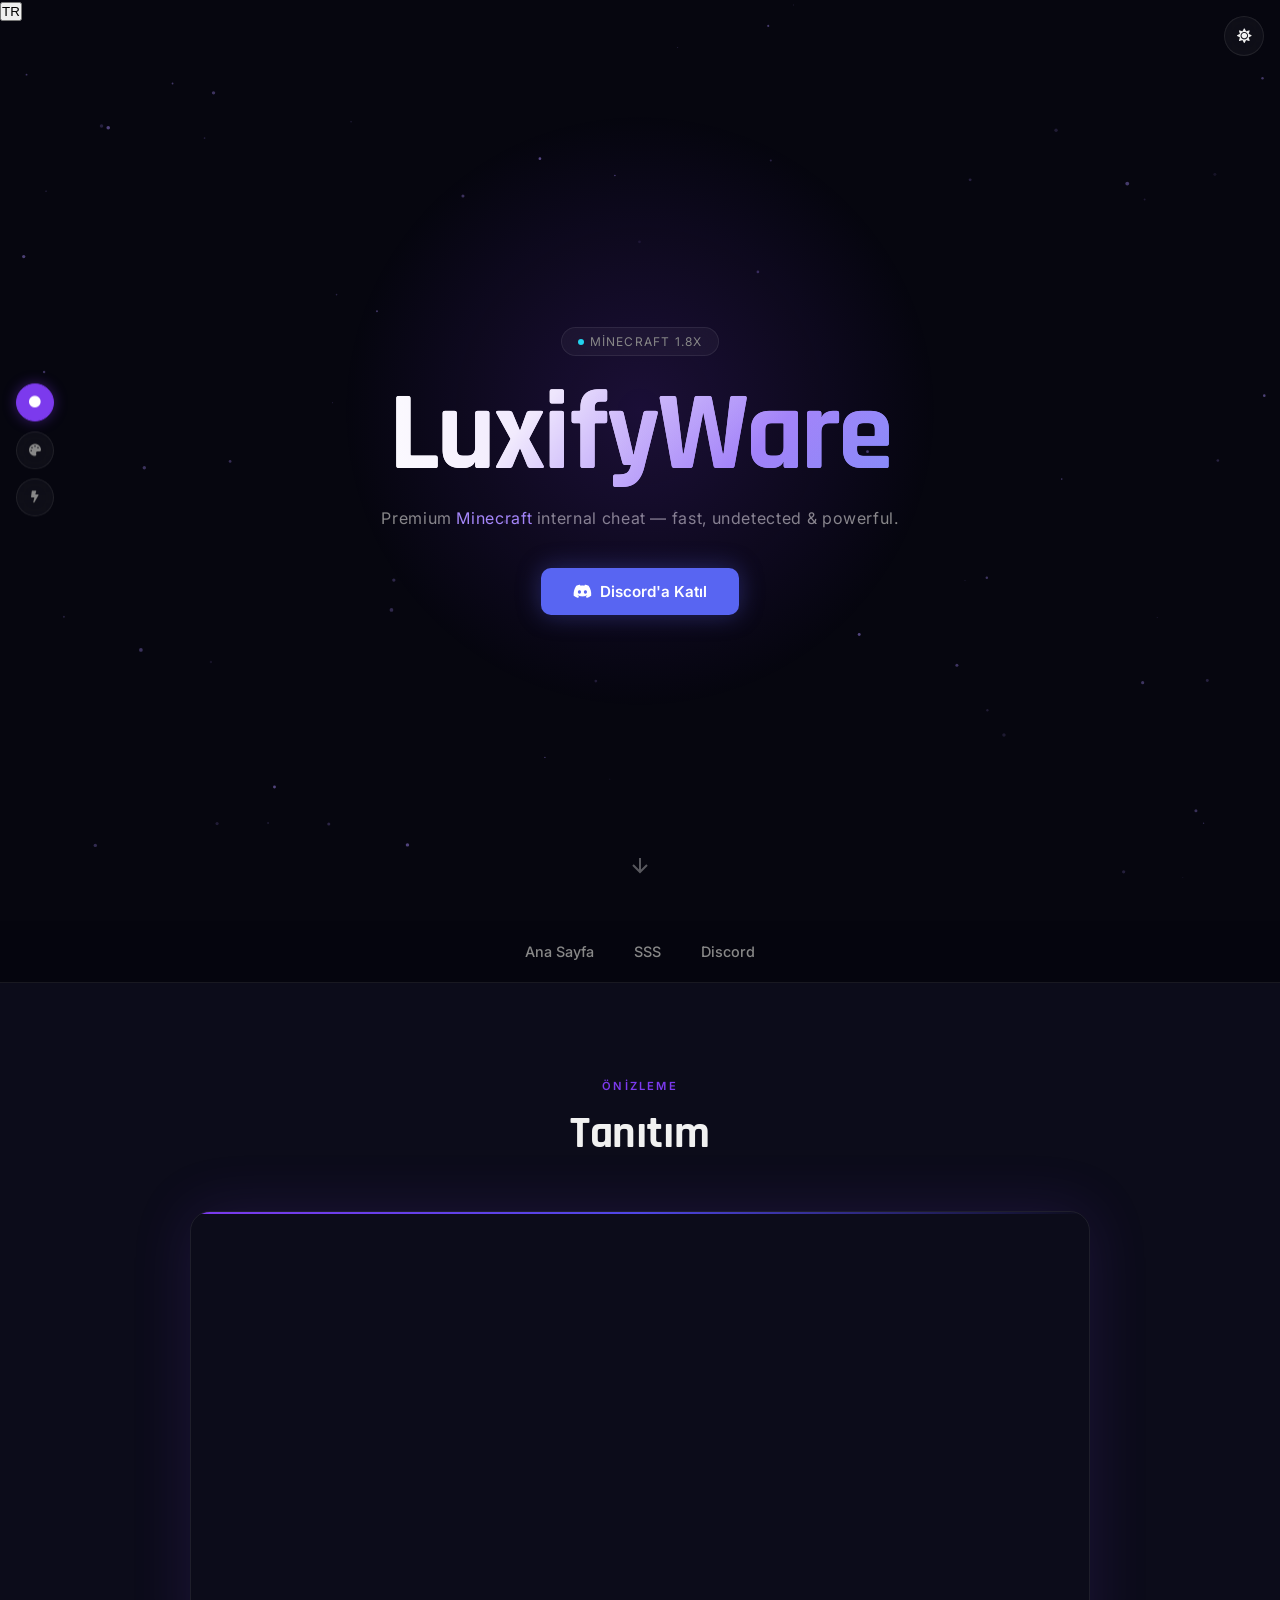
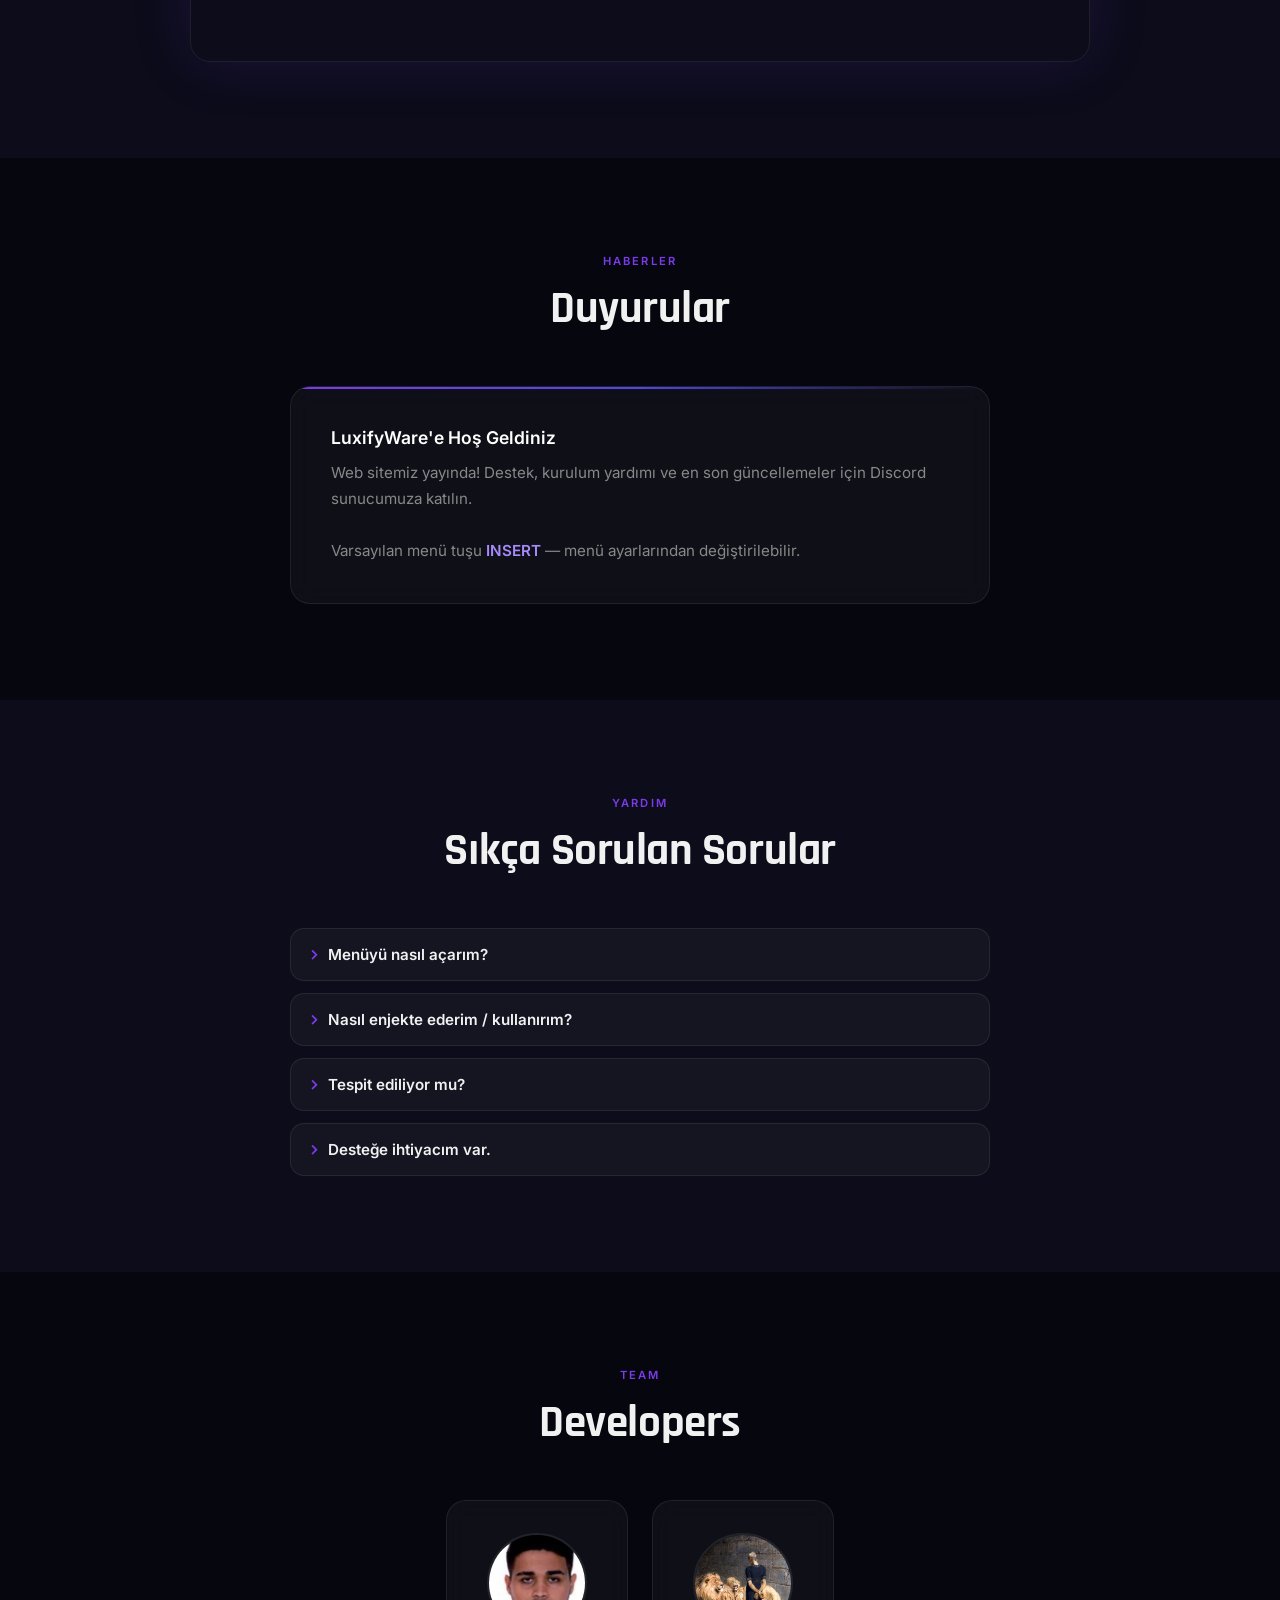
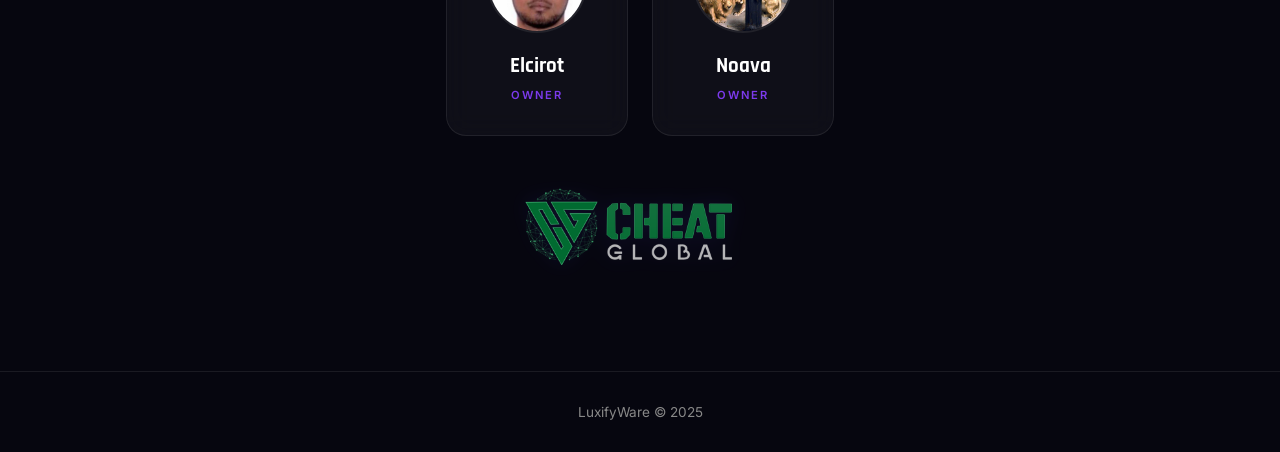
==== commit c50d8748: "Add files via upload" ====
--- a/index.html
+++ b/index.html
@@ -59,10 +59,15 @@
   <!-- PARTICLE CANVAS -->
   <canvas id="particles-canvas"></canvas>
 
-  <!-- THEME TOGGLE (top right) -->
-  <button class="theme-toggle" id="theme-toggle" title="Toggle theme">
-    <i class="fas fa-sun" id="theme-icon"></i>
-  </button>
+  <!-- THEME & LANG TOGGLE (top right) -->
+  <div class="top-controls">
+    <button class="lang-toggle" id="lang-toggle" title="Change Language">
+      <span id="lang-label">TR</span>
+    </button>
+    <button class="theme-toggle" id="theme-toggle" title="Toggle theme">
+      <i class="fas fa-sun" id="theme-icon"></i>
+    </button>
+  </div>
 
   <!-- TITLE MODE BUTTONS (left side) -->
   <div class="mode-buttons" id="mode-buttons">
@@ -88,11 +93,12 @@
           <div class="hero-title" id="hero-title">
             <a href="/" id="title-text">LuxifyWare</a>
           </div>
-          <p class="hero-subtitle">Premium <a href="https://www.minecraft.net/">Minecraft</a> internal cheat — fast,
+          <p class="hero-subtitle">Premium <a href="https://www.minecraft.net/">Minecraft</a>
+            internal cheat — fast,
             undetected &amp; powerful.</p>
           <div class="hero-actions">
             <a href="https://discord.gg/ZgkA7QZBDy" class="btn btn-discord">
-              <i class="fab fa-discord"></i> Join Discord
+              <i class="fab fa-discord"></i> <span data-i18n="join_discord">Discord'a Katıl</span>
             </a>
           </div>
           <!-- Scroll hint -->
@@ -107,16 +113,16 @@
       <!-- NAV -->
       <nav class="navbar" id="Navigation">
         <div class="nav-inner">
-          <a href="/">Home</a>
-          <a href="#faq">FAQ</a>
-          <a href="https://discord.gg/ZgkA7QZBDy">Discord</a>
+          <a href="/" data-i18n="nav_home">Ana Sayfa</a>
+          <a href="#faq" data-i18n="nav_faq">SSS</a>
+          <a href="https://discord.gg/ZgkA7QZBDy" data-i18n="nav_discord">Discord</a>
         </div>
       </nav>
 
       <!-- SHOWCASE VIDEO -->
       <section class="section-alt" id="showcase-section">
-        <span class="section-label">Preview</span>
-        <h2 class="section-title">Showcase</h2>
+        <span class="section-label" data-i18n="label_preview">Preview</span>
+        <h2 class="section-title" data-i18n="title_showcase">Showcase</h2>
         <div class="showcase-wrapper">
           <video class="showcase-video" autoplay muted loop playsinline>
             <source src="resources/videos/showcase.mp4" type="video/mp4">
@@ -126,40 +132,45 @@
 
       <!-- ANNOUNCEMENTS -->
       <section class="section-dark" id="announcements-section">
-        <span class="section-label">News</span>
-        <h2 class="section-title">Announcements</h2>
+        <span class="section-label" data-i18n="label_news">Haberler</span>
+        <h2 class="section-title" data-i18n="title_announcements">Duyurular</h2>
         <div class="announcement-card">
-          <strong>Welcome to LuxifyWare</strong>
-          <p>
-            Our website is live! Join our Discord server for support, setup help, and the latest updates.<br><br>
-            The default menu key is <span class="accent-text">INSERT</span> — can be changed in menu settings.
+          <strong data-i18n="ann_title">LuxifyWare'e Hoş Geldiniz</strong>
+          <p data-i18n="ann_text">
+            Web sitemiz yayında! Destek, kurulum yardımı ve en son güncellemeler için Discord sunucumuza
+            katılın.<br><br>
+            Varsayılan menü tuşu <span class="accent-text">INSERT</span> — menü ayarlarından değiştirilebilir.
           </p>
         </div>
       </section>
 
       <!-- FAQ -->
       <section class="section-alt" id="faq">
-        <span class="section-label">Help</span>
-        <h2 class="section-title">FAQ</h2>
+        <span class="section-label" data-i18n="label_help">Yardım</span>
+        <h2 class="section-title" data-i18n="title_faq">Sıkça Sorulan Sorular</h2>
         <div class="faq-list">
           <div class="faq-item">
-            <div class="faq-q"><i class="fas fa-chevron-right"></i> How do I open the menu?</div>
-            <div class="faq-a">Press <span class="accent-text">INSERT</span> to open the in-game menu.</div>
+            <div class="faq-q" data-i18n="faq_q1"><i class="fas fa-chevron-right"></i> Menüyü nasıl açarım?</div>
+            <div class="faq-a" data-i18n="faq_a1">Oyun içinde menüyü açmak için <span class="accent-text">INSERT</span>
+              tuşuna basın.</div>
           </div>
           <div class="faq-item">
-            <div class="faq-q"><i class="fas fa-chevron-right"></i> How do I inject / use it?</div>
-            <div class="faq-a">Join our <a href="https://discord.gg/ZgkA7QZBDy">Discord</a> for a detailed setup guide.
+            <div class="faq-q" data-i18n="faq_q2"><i class="fas fa-chevron-right"></i> Nasıl enjekte ederim /
+              kullanırım?</div>
+            <div class="faq-a" data-i18n="faq_a2">Detaylı kurulum rehberi için <a
+                href="https://discord.gg/ZgkA7QZBDy">Discord</a> sunucumuza katılın.
             </div>
           </div>
           <div class="faq-item">
-            <div class="faq-q"><i class="fas fa-chevron-right"></i> Is it detected?</div>
-            <div class="faq-a">LuxifyWare is regularly updated to stay undetected. Check Discord for the latest status.
+            <div class="faq-q" data-i18n="faq_q3"><i class="fas fa-chevron-right"></i> Tespit ediliyor mu?</div>
+            <div class="faq-a" data-i18n="faq_a3">LuxifyWare tespit edilmemek için düzenli olarak güncellenir. En son
+              durum için Discord'u kontrol edin.
             </div>
           </div>
           <div class="faq-item">
-            <div class="faq-q"><i class="fas fa-chevron-right"></i> I need support.</div>
-            <div class="faq-a">Open our <a href="https://discord.gg/ZgkA7QZBDy">Discord server</a> and create a support
-              ticket.</div>
+            <div class="faq-q" data-i18n="faq_q4"><i class="fas fa-chevron-right"></i> Desteğe ihtiyacım var.</div>
+            <div class="faq-a" data-i18n="faq_a4"><a href="https://discord.gg/ZgkA7QZBDy">Discord sunucumuzu</a> açın ve
+              bir destek talebi oluşturun.</div>
           </div>
         </div>
       </section>
@@ -201,6 +212,77 @@
 
   <!-- SCRIPTS -->
   <script>
+    // ── I18N ───────────────────────────────────────────
+    const translations = {
+      tr: {
+        join_discord: 'Discord\'a Katıl',
+        nav_home: 'Ana Sayfa',
+        nav_faq: 'SSS',
+        nav_discord: 'Discord',
+        label_preview: 'Önizleme',
+        title_showcase: 'Tanıtım',
+        label_news: 'Haberler',
+        title_announcements: 'Duyurular',
+        ann_title: 'LuxifyWare\'e Hoş Geldiniz',
+        ann_text: 'Web sitemiz yayında! Destek, kurulum yardımı ve en son güncellemeler için Discord sunucumuza katılın.<br><br>Varsayılan menü tuşu <span class="accent-text">INSERT</span> — menü ayarlarından değiştirilebilir.',
+        label_help: 'Yardım',
+        title_faq: 'Sıkça Sorulan Sorular',
+        faq_q1: '<i class="fas fa-chevron-right"></i> Menüyü nasıl açarım?',
+        faq_a1: 'Oyun içinde menüyü açmak için <span class="accent-text">INSERT</span> tuşuna basın.',
+        faq_q2: '<i class="fas fa-chevron-right"></i> Nasıl enjekte ederim / kullanırım?',
+        faq_a2: 'Detaylı kurulum rehberi için <a href="https://discord.gg/ZgkA7QZBDy">Discord</a> sunucumuza katılın.',
+        faq_q3: '<i class="fas fa-chevron-right"></i> Tespit ediliyor mu?',
+        faq_a3: 'LuxifyWare tespit edilmemek için düzenli olarak güncellenir. En son durum için Discord\'u kontrol edin.',
+        faq_q4: '<i class="fas fa-chevron-right"></i> Desteğe ihtiyacım var.',
+        faq_a4: '<a href="https://discord.gg/ZgkA7QZBDy">Discord sunucumuzu</a> açın ve bir destek talebi oluşturun.'
+      },
+      en: {
+        join_discord: 'Join Discord',
+        nav_home: 'Home',
+        nav_faq: 'FAQ',
+        nav_discord: 'Discord',
+        label_preview: 'Preview',
+        title_showcase: 'Showcase',
+        label_news: 'News',
+        title_announcements: 'Announcements',
+        ann_title: 'Welcome to LuxifyWare',
+        ann_text: 'Our website is live! Join our Discord server for support, setup help, and the latest updates.<br><br>The default menu key is <span class="accent-text">INSERT</span> — can be changed in menu settings.',
+        label_help: 'Help',
+        title_faq: 'FAQ',
+        faq_q1: '<i class="fas fa-chevron-right"></i> How do I open the menu?',
+        faq_a1: 'Press <span class="accent-text">INSERT</span> to open the in-game menu.',
+        faq_q2: '<i class="fas fa-chevron-right"></i> How do I inject / use it?',
+        faq_a2: 'Join our <a href="https://discord.gg/ZgkA7QZBDy">Discord</a> for a detailed setup guide.',
+        faq_q3: '<i class="fas fa-chevron-right"></i> Is it detected?',
+        faq_a3: 'LuxifyWare is regularly updated to stay undetected. Check Discord for the latest status.',
+        faq_q4: '<i class="fas fa-chevron-right"></i> I need support.',
+        faq_a4: 'Open our <a href="https://discord.gg/ZgkA7QZBDy">Discord server</a> and create a support ticket.'
+      }
+    };
+
+    let currentLang = localStorage.getItem('luxify_lang') || 'tr';
+    const langBtn = document.getElementById('lang-toggle');
+    const langLabel = document.getElementById('lang-label');
+
+    function updateLanguage() {
+      document.querySelectorAll('[data-i18n]').forEach(el => {
+        const key = el.getAttribute('data-i18n');
+        if (translations[currentLang][key]) {
+          el.innerHTML = translations[currentLang][key];
+        }
+      });
+      langLabel.innerText = currentLang.toUpperCase();
+      localStorage.setItem('luxify_lang', currentLang);
+    }
+
+    langBtn.addEventListener('click', () => {
+      currentLang = currentLang === 'tr' ? 'en' : 'tr';
+      updateLanguage();
+    });
+
+    // Initialize Language
+    updateLanguage();
+
     // ── LOADER ──────────────────────────────────────────
     window.addEventListener('load', () => {
       const loader = document.getElementById('loader');
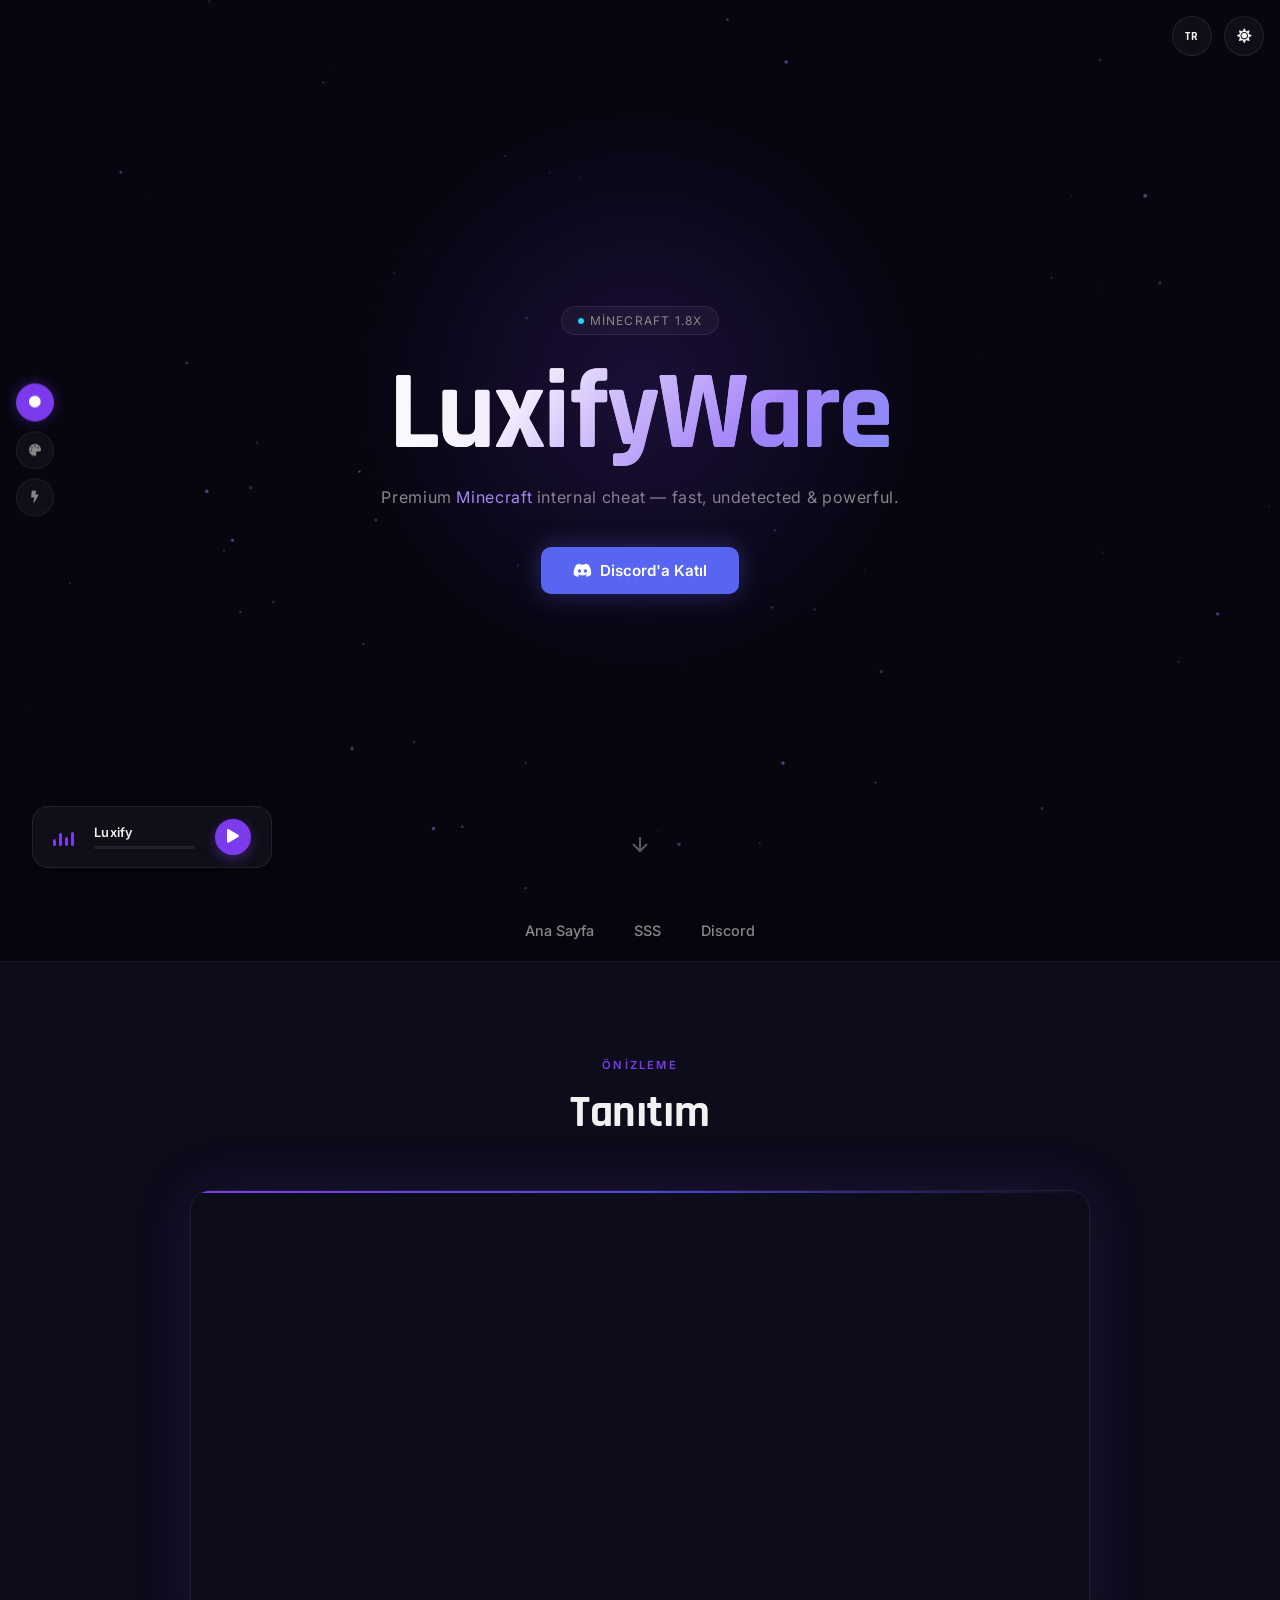
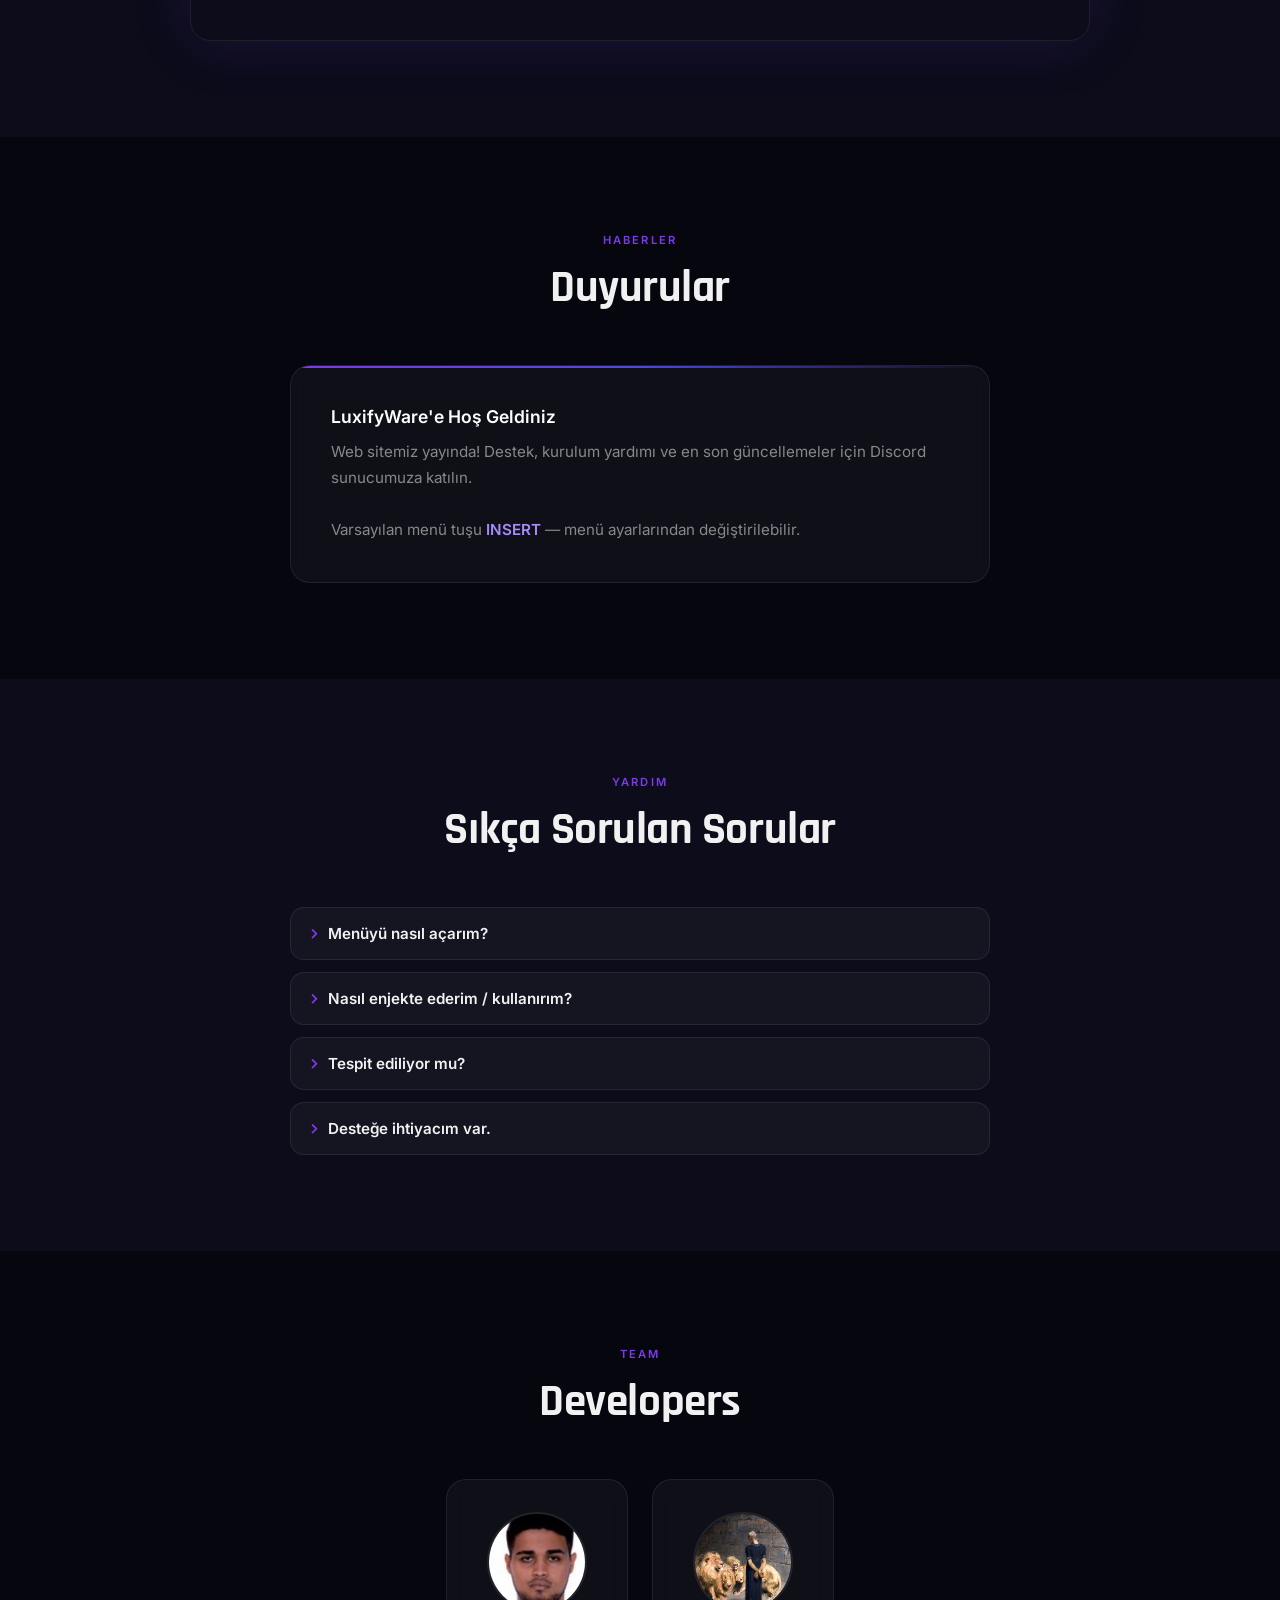
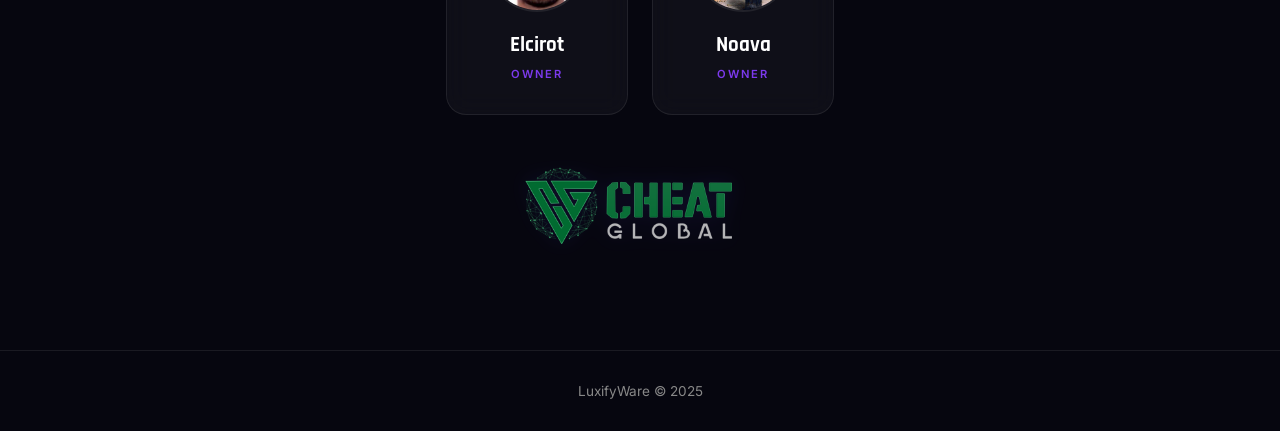
==== commit 8a075626: "Update index.html" ====
--- a/index.html
+++ b/index.html
@@ -210,8 +210,75 @@
     </div>
   </div>
 
+  <!-- MUSIC PLAYER -->
+  <div class="music-player" id="music-player">
+    <div class="mp-visualizer">
+      <span></span><span></span><span></span><span></span>
+    </div>
+    <div class="mp-info">
+      <span class="mp-title">Luxify</span>
+      <div class="mp-progress-bg">
+        <div class="mp-progress-bar" id="mp-progress"></div>
+      </div>
+    </div>
+    <button class="mp-toggle" id="mp-toggle" title="Play/Pause">
+      <i class="fas fa-play" id="mp-icon"></i>
+    </button>
+    <audio id="bg-music" src="resources/music/music.mp3" loop autoplay></audio>
+  </div>
+
   <!-- SCRIPTS -->
   <script>
+    // ── MUSIC PLAYER ─────────────────────────────────────
+    const music = document.getElementById('bg-music');
+    const mpToggle = document.getElementById('mp-toggle');
+    const mpIcon = document.getElementById('mp-icon');
+    const mpProgress = document.getElementById('mp-progress');
+    const mpVisualizer = document.querySelector('.mp-visualizer');
+    
+    let isPlaying = false;
+
+    // Function to set playing state UI
+    function setPlaying(playing) {
+      isPlaying = playing;
+      if (playing) {
+        mpIcon.className = 'fas fa-pause';
+        mpVisualizer.classList.add('playing');
+      } else {
+        mpIcon.className = 'fas fa-play';
+        mpVisualizer.classList.remove('playing');
+      }
+    }
+
+    mpToggle.addEventListener('click', () => {
+      if (isPlaying) {
+        music.pause();
+        setPlaying(false);
+      } else {
+        music.play().then(() => setPlaying(true)).catch(e => console.log("Audio play failed:", e));
+      }
+    });
+
+    // Check if autoplay worked
+    music.play().then(() => {
+      setPlaying(true);
+    }).catch(() => {
+      console.log("Autoplay blocked, waiting for interaction.");
+    });
+
+    music.addEventListener('timeupdate', () => {
+      const percent = (music.currentTime / music.duration) * 100;
+      mpProgress.style.width = percent + '%';
+    });
+
+    // Try auto-play on first click anywhere (browser restriction)
+    document.addEventListener('click', () => {
+        if (!isPlaying && music.paused) {
+            // Optional: uncomment if you want it to start on first click anywhere
+            // mpToggle.click(); 
+        }
+    }, { once: true });
+
     // ── I18N ───────────────────────────────────────────
     const translations = {
       tr: {
@@ -391,4 +458,4 @@
   </script>
 </body>
 
-</html>+</html>
--- a/resources/css/main.css
+++ b/resources/css/main.css
@@ -756,12 +756,18 @@
   background-clip: text;
 }
 
-/* ─── THEME TOGGLE BUTTON ───────────────────── */
-.theme-toggle {
+/* ─── THEME & LANG TOGGLE ───────────────────── */
+.top-controls {
   position: fixed;
   top: 1rem;
   right: 1rem;
   z-index: 200;
+  display: flex;
+  gap: 0.75rem;
+}
+
+.theme-toggle,
+.lang-toggle {
   background: var(--glass);
   border: 1px solid var(--glass-border);
   color: var(--text);
@@ -777,13 +783,179 @@
   transition: all 0.25s;
 }
 
-.theme-toggle:hover {
+.theme-toggle:hover,
+.lang-toggle:hover {
   border-color: var(--accent);
   color: var(--accent);
   box-shadow: 0 0 12px var(--accent-glow);
 }
 
+.lang-toggle {
+  font-family: 'Rajdhani', sans-serif;
+  font-weight: 700;
+  font-size: 0.75rem;
+  letter-spacing: 0.05em;
+}
+
 /* ─── MODE BUTTONS (left side) ──────────────── */
+.mode-buttons {
+  position: fixed;
+  left: 1rem;
+  top: 50%;
+  transform: translateY(-50%);
+  display: flex;
+  flex-direction: column;
+  gap: 0.75rem;
+  z-index: 200;
+}
+
+.mode-btn {
+  background: var(--glass);
+  border: 1px solid var(--glass-border);
+  color: var(--muted);
+  width: 42px;
+  height: 42px;
+  border-radius: 12px;
+  cursor: pointer;
+  display: flex;
+  align-items: center;
+  justify-content: center;
+  transition: all 0.25s;
+  backdrop-filter: blur(10px);
+}
+
+.mode-btn:hover,
+.mode-btn.active {
+  color: var(--accent);
+  border-color: var(--accent);
+  box-shadow: 0 0 15px var(--accent-glow);
+}
+
+.mode-btn.active {
+  background: rgba(124, 58, 237, 0.1);
+}
+
+/* ─── MUSIC PLAYER ───────────────────────────── */
+.music-player {
+  position: fixed;
+  bottom: 2rem;
+  left: 2rem;
+  z-index: 250;
+  background: var(--glass);
+  border: 1px solid var(--glass-border);
+  backdrop-filter: blur(16px);
+  padding: 0.75rem 1.25rem;
+  border-radius: 16px;
+  display: flex;
+  align-items: center;
+  gap: 1.25rem;
+  box-shadow: 0 10px 30px rgba(0, 0, 0, 0.3);
+  transition: all 0.3s ease;
+  min-width: 240px;
+}
+
+.music-player:hover {
+  border-color: var(--accent);
+  transform: translateY(-4px);
+  box-shadow: 0 15px 40px rgba(0, 0, 0, 0.4), 0 0 20px var(--accent-glow);
+}
+
+.mp-visualizer {
+  display: flex;
+  align-items: flex-end;
+  gap: 3px;
+  height: 18px;
+}
+
+.mp-visualizer span {
+  width: 3px;
+  background: var(--accent);
+  border-radius: 10px;
+  transition: height 0.2s;
+}
+
+.mp-visualizer span:nth-child(1) { height: 40%; }
+.mp-visualizer span:nth-child(2) { height: 70%; }
+.mp-visualizer span:nth-child(3) { height: 50%; }
+.mp-visualizer span:nth-child(4) { height: 80%; }
+
+.mp-visualizer.playing span {
+  animation: equalize 1s ease-in-out infinite;
+}
+
+.mp-visualizer.playing span:nth-child(1) { animation-delay: -0.2s; }
+.mp-visualizer.playing span:nth-child(2) { animation-delay: -0.4s; }
+.mp-visualizer.playing span:nth-child(3) { animation-delay: -0.6s; }
+.mp-visualizer.playing span:nth-child(4) { animation-delay: -0.1s; }
+
+@keyframes equalize {
+  0%, 100% { height: 30%; }
+  50% { height: 100%; }
+}
+
+.mp-info {
+  flex-grow: 1;
+  display: flex;
+  flex-direction: column;
+  gap: 6px;
+}
+
+.mp-title {
+  font-size: 0.8rem;
+  font-weight: 600;
+  color: var(--text);
+  letter-spacing: 0.02em;
+  white-space: nowrap;
+  overflow: hidden;
+  text-overflow: ellipsis;
+  max-width: 120px;
+}
+
+.mp-progress-bg {
+  width: 100%;
+  height: 3px;
+  background: var(--glass-border);
+  border-radius: 10px;
+  overflow: hidden;
+}
+
+.mp-progress-bar {
+  width: 0%;
+  height: 100%;
+  background: var(--accent);
+  transition: width 0.1s linear;
+}
+
+.mp-toggle {
+  background: var(--accent);
+  border: none;
+  color: #fff;
+  width: 36px;
+  height: 36px;
+  border-radius: 50%;
+  cursor: pointer;
+  display: flex;
+  align-items: center;
+  justify-content: center;
+  font-size: 0.85rem;
+  transition: all 0.2s ease;
+  box-shadow: 0 4px 12px var(--accent-glow);
+}
+
+.mp-toggle:hover {
+  transform: scale(1.1);
+  box-shadow: 0 6px 16px var(--accent-glow);
+}
+
+/* Responsiveness for small screens */
+@media (max-width: 600px) {
+  .music-player {
+    left: 1rem;
+    right: 1rem;
+    bottom: 1rem;
+    min-width: auto;
+  }
+}
 .mode-buttons {
   position: fixed;
   left: 1rem;
@@ -1009,4 +1181,4 @@
     transform: translate(0);
     opacity: 0;
   }
-}+}
